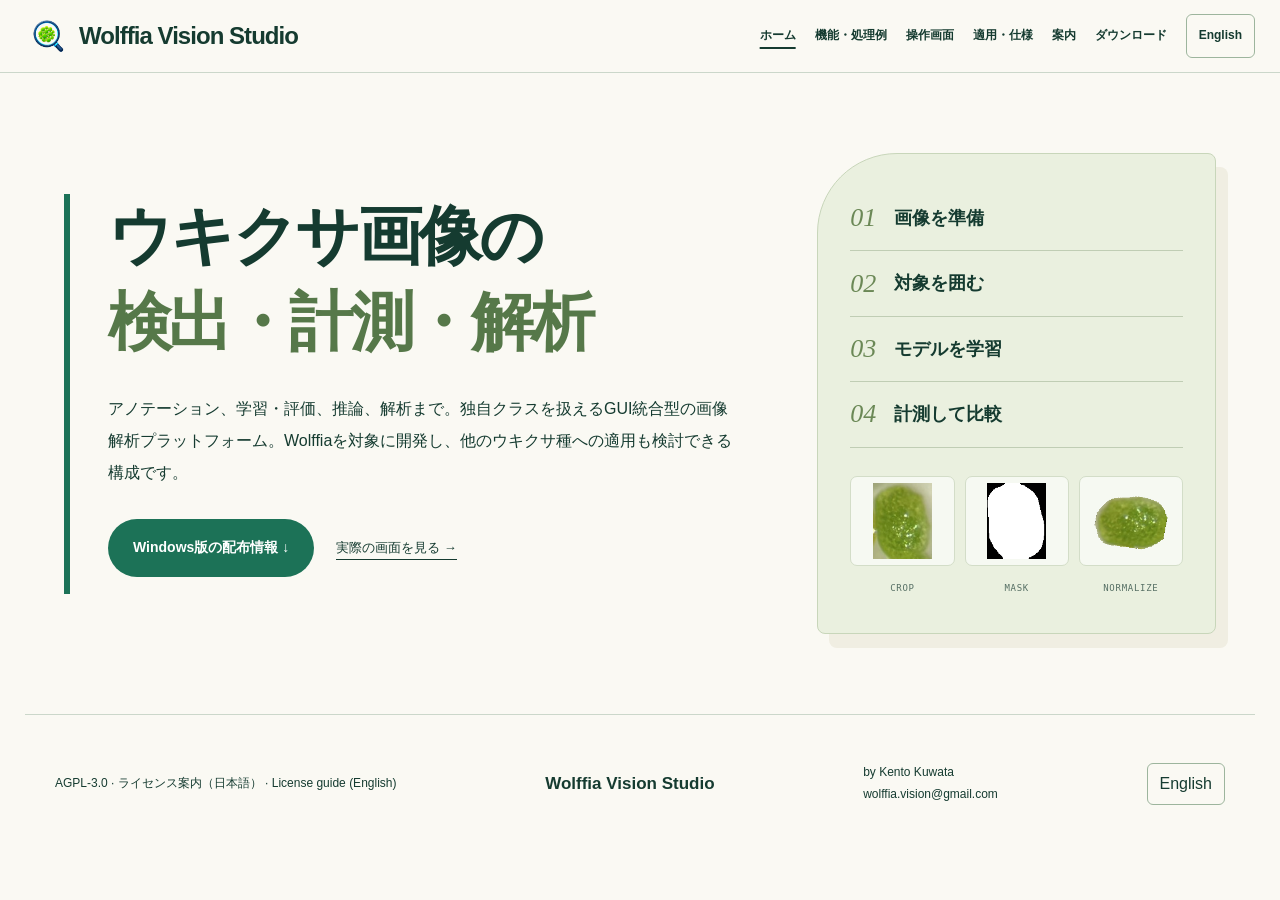
==== index.html @ 4b695bdd "Add files via upload" ====
<!doctype html><html lang="ja"><head><meta charset="utf-8"><meta name="viewport" content="width=device-width,initial-scale=1"><title>Wolffia Vision Studio | アノテーションから学習・画像解析まで</title><meta name="description" content="アノテーション、学習・評価、推論、解析まで。独自クラスを扱えるGUI統合型の画像解析プラットフォーム。Wolffiaを対象に開発し、他のウキクサ種への適用も検討できる構成です。"><meta property="og:type" content="website"><meta property="og:title" content="Wolffia Vision Studio | アノテーションから学習・画像解析まで"><meta property="og:description" content="アノテーション、学習・評価、推論、解析まで。独自クラスを扱えるGUI統合型の画像解析プラットフォーム。Wolffiaを対象に開発し、他のウキクサ種への適用も検討できる構成です。"><meta name="twitter:card" content="summary"><link rel="icon" type="image/png" href="assets/icon.png"><link rel="shortcut icon" type="image/png" href="assets/icon.png"><link rel="stylesheet" href="style.css"><link rel="stylesheet" href="enhancements.css"><link rel="stylesheet" href="editorial.css"><style>#dataset-request p{max-width:78ch}#dataset-request li{margin:.4em 0}.brand{min-width:0}.brand>span{overflow-wrap:normal}@media(max-width:480px){header .brand{font-size:17px;max-width:75%}}</style><style>.download>div:first-child{display:flex;flex-direction:column;min-width:0}.download>div:first-child>.release-warning{margin-top:auto;border:1px solid #91b99a;border-radius:12px;padding:18px;background:#ffffff0d;color:#f3f6df}.release-warning h3{font-size:1.15rem;margin:0 0 10px}.release-warning p{font-size:.82rem;line-height:1.75;margin:0 0 12px}.release-warning a{text-decoration:underline;font-weight:700;color:#eef6bd}.screenshot-crop{aspect-ratio:auto!important}.screenshot-crop img{transform:none!important;object-fit:contain!important}.lightbox-crop img{transform:none!important}@media(max-width:800px){.download>div:first-child>.release-warning{margin-top:28px}}</style><meta property="og:site_name" content="Wolffia Vision Studio"><link rel="canonical" href="https://wolffiavision-code.github.io/wolffia-vision-studio/"><link rel="alternate" hreflang="ja" href="https://wolffiavision-code.github.io/wolffia-vision-studio/"><link rel="alternate" hreflang="en" href="https://wolffiavision-code.github.io/wolffia-vision-studio/en/"><link rel="alternate" hreflang="x-default" href="https://wolffiavision-code.github.io/wolffia-vision-studio/"><meta property="og:url" content="https://wolffiavision-code.github.io/wolffia-vision-studio/"><meta property="og:image" content="https://wolffiavision-code.github.io/wolffia-vision-studio/assets/icon.png"><script type="application/ld+json">{"@context":"https://schema.org","@type":"WebSite","name":"Wolffia Vision Studio","alternateName":"Wolffia Vision","url":"https://wolffiavision-code.github.io/wolffia-vision-studio/","inLanguage":["ja","en"]}</script></head><body><a class="skip" href="#main">本文へ移動</a><header><a class="brand" href="#page-home" data-route="home"><img src="assets/icon.png" width="44" height="44" alt=""><span>Wolffia Vision Studio</span></a><button class="menu-toggle" aria-expanded="false" aria-controls="main-nav">メニュー ☰</button><nav id="main-nav" aria-label="メインナビゲーション"><a href="#page-home" data-route="home">ホーム</a><a href="#page-workflow" data-route="workflow">機能・処理例</a><a href="#page-interface" data-route="interface">操作画面</a><a href="#page-adapt" data-route="adapt">適用・仕様</a><a href="#page-guide" data-route="guide">案内</a><a href="#page-download" data-route="download">ダウンロード</a><a class="language-link" href="en/" hreflang="en">English</a></nav></header><main id="main"><section class="hero" data-page="home"><div class="hero-copy"><h1>ウキクサ画像の<br><em>検出・計測・解析</em></h1><p class="lead">アノテーション、学習・評価、推論、解析まで。独自クラスを扱えるGUI統合型の画像解析プラットフォーム。Wolffiaを対象に開発し、他のウキクサ種への適用も検討できる構成です。</p><div class="actions"><a class="primary" href="#page-download" data-route="download">Windows版の配布情報 ↓</a><a class="text-link" href="#page-interface" data-route="interface">実際の画面を見る →</a></div><p class="subtle">Version 1.0.0 · 日本語 / English · PC上で画像処理</p></div><aside class="workflow-panel" aria-label="Workflow"><ol><li><span>01</span><strong>画像を準備</strong></li><li><span>02</span><strong>対象を囲む</strong></li><li><span>03</span><strong>モデルを学習</strong></li><li><span>04</span><strong>計測して比較</strong></li></ol><div class="workflow-specimens"><figure><img src="assets/workflow/crop.jpg" alt="CROP"><figcaption>CROP</figcaption></figure><figure><img src="assets/workflow/mask.png" alt="MASK"><figcaption>MASK</figcaption></figure><figure><img src="assets/workflow/normalized.png" alt="NORMALIZE"><figcaption>NORMALIZE</figcaption></figure></div><p class="specimen-caption">保存済みの同一個体による処理例</p></aside></section><section class="intro" id="workflow" data-page="workflow"><h2>データ作成から<br><em>画像解析まで</em></h2><div class="steps"><article><span class="step-number">01</span><h3>データを作る</h3><p>矩形・マスクの編集、モデル補助、クラス均等型の画像拡張、均等／ランダム分割。</p></article><article><span class="step-number">02</span><h3>モデルを学習する</h3><p>YOLO、SegFormer、LRASPP-MobileNetの学習・追加学習。学習曲線、指標の傾き、検証結果とtest評価。</p></article><article><span class="step-number">03</span><h3>個体を取り出す</h3><p>静止画・連続推論、個体切り抜き、二値マスク、RGBA画像、向き補正。</p></article><article><span class="step-number">04</span><h3>特徴量を計測する</h3><p>面積・長短径・真円度などの計測、CSV、集団分布HTML、形状分別、図表作成。</p></article></div></section><section class="intro example" id="example" data-page="workflow"><h2>検出から特徴量まで：同じ個体を追う</h2><p>保存済みの実行結果を使い、枠Aの個体がどのように処理されるかを示します。</p><div class="example-grid"><figure><h3>01 元画像と検出枠</h3><div class="example-image"><svg viewBox="0 0 1108 1477" role="img" aria-label="元画像の選択した検出枠A"><image href="assets/workflow/original.jpg" width="1108" height="1477"/><rect x="610" y="539" width="102" height="130" fill="none" stroke="#ffda56" stroke-width="8"/><rect x="610" y="486" width="54" height="48" fill="#ffda56"/><text x="622" y="523" font-size="38" font-weight="bold" fill="#18352b">A</text></svg></div><figcaption>保存済み検出座標から、対象Aの枠だけを重ねて表示。</figcaption></figure><figure><h3>02 個体の切り出し</h3><div class="example-image"><img src="assets/workflow/crop.jpg" alt="枠Aから切り出した個体" width="102" height="130" loading="lazy"></div><figcaption>Aの範囲を切り出した保存画像。以降も同じ個体です。</figcaption></figure><figure><h3>03 対象領域の抽出</h3><div class="example-image"><div class="mask-pair"><img src="assets/workflow/overlay.jpg" alt="赤色で示す抽出領域" loading="lazy"><img src="assets/workflow/mask.png" alt="白が対象、黒が背景の二値マスク" loading="lazy"></div></div><figcaption>赤色の重ね合わせと二値マスク。白い領域が計測対象です。</figcaption></figure><figure><h3>04 向き補正と背景除去</h3><div class="example-image"><img src="assets/workflow/normalized.png" alt="長軸を水平にした背景透過画像" width="163" height="141" loading="lazy"></div><figcaption>約79.5°回転し、長軸を水平に。保存済みRGBA画像を表示。</figcaption></figure></div><div class="measurement"><h3>05 特徴量の抽出</h3><p>向き補正後のマスクから得た、保存済みCSVの値です。</p><dl><div><dt>面積</dt><dd>10,607 px²</dd></div><div><dt>楕円の長径</dt><dd>136.82 px</dd></div><div><dt>楕円の短径</dt><dd>97.81 px</dd></div><div><dt>長径／短径</dt><dd>1.399</dd></div><div><dt>真円度</dt><dd>0.765</dd></div></dl><p class="fine">長径・短径は近似楕円の直径です。pxは画素単位で、mmなどへの換算には撮影倍率に対応した校正が必要です。真円度は1に近いほど円形に近い指標です。</p></div><details><summary>処理段階の対応関係</summary><p>同じ検出対象を、切り抜き対応表と内部の個体IDで各処理段階へ対応付けています。</p><p>保存済みの処理例であり、1.0.0の精度ベンチマークではありません。</p></details></section><section class="intro feature-tools" id="annotation-training" data-page="workflow"><h2>アノテーションと学習の機能</h2><div class="hero-tools" aria-label="アノテーションと学習の機能例"><article class="tool-preview annotation-preview"><div class="tool-bar"><strong>アノテーション</strong></div><div class="annotation-layout"><div class="annotation-canvas"><svg viewBox="0 0 1108 1477" role="img" aria-label="提供されたラベルを重ねたアノテーション例"><image href="assets/annotation-example.png" width="1108" height="1477"/><rect x="422.7" y="964.2" width="119.0" height="82.2" fill="none" stroke="#9453c9" stroke-width="4"/><rect x="357.1" y="645.7" width="105.9" height="111.3" fill="none" stroke="#9453c9" stroke-width="4"/><rect x="628.2" y="905.5" width="109.9" height="127.1" fill="none" stroke="#9453c9" stroke-width="4"/><rect x="543.5" y="928.0" width="90.5" height="107.0" fill="none" stroke="#9453c9" stroke-width="4"/><rect x="593.1" y="596.5" width="86.4" height="111.8" fill="none" stroke="#9453c9" stroke-width="4"/><rect x="461.4" y="668.3" width="120.9" height="84.3" fill="none" stroke="#9453c9" stroke-width="4"/><rect x="680.2" y="726.3" width="107.9" height="99.4" fill="none" stroke="#9453c9" stroke-width="4"/><rect x="715.1" y="980.2" width="81.7" height="124.7" fill="none" stroke="#9453c9" stroke-width="4"/><rect x="806.8" y="819.4" width="120.5" height="77.7" fill="none" stroke="#9453c9" stroke-width="4"/><rect x="725.5" y="1095.6" width="120.4" height="116.6" fill="none" stroke="#9453c9" stroke-width="4"/><rect x="681.8" y="513.7" width="117.5" height="95.8" fill="none" stroke="#9453c9" stroke-width="4"/><rect x="925.0" y="865.7" width="107.7" height="118.5" fill="none" stroke="#9453c9" stroke-width="4"/><rect x="698.0" y="604.5" width="121.9" height="90.4" fill="none" stroke="#9453c9" stroke-width="4"/><rect x="640.0" y="1055.8" width="105.6" height="102.3" fill="none" stroke="#9453c9" stroke-width="4"/><rect x="772.7" y="740.0" width="112.5" height="100.7" fill="none" stroke="#9453c9" stroke-width="4"/><rect x="514.6" y="850.2" width="101.4" height="98.3" fill="none" stroke="#9453c9" stroke-width="4"/><rect x="747.2" y="445.1" width="101.1" height="114.4" fill="none" stroke="#9453c9" stroke-width="4"/><rect x="778.7" y="954.1" width="115.8" height="99.1" fill="none" stroke="#9453c9" stroke-width="4"/><rect x="582.3" y="535.6" width="54.1" height="48.9" fill="none" stroke="#d44747" stroke-width="4"/><rect x="743.5" y="818.4" width="48.5" height="45.6" fill="none" stroke="#008864" stroke-width="4"/><rect x="753.7" y="935.5" width="45.9" height="46.3" fill="none" stroke="#008864" stroke-width="4"/><rect x="762.6" y="856.1" width="50.8" height="44.0" fill="none" stroke="#008864" stroke-width="4"/><rect x="769.4" y="704.9" width="47.6" height="43.9" fill="none" stroke="#008864" stroke-width="4"/><rect x="788.6" y="577.4" width="61.1" height="52.0" fill="none" stroke="#008864" stroke-width="4"/><rect x="455.2" y="911.8" width="49.2" height="48.2" fill="none" stroke="#008864" stroke-width="4"/><rect x="255.5" y="768.7" width="40.1" height="41.0" fill="none" stroke="#008864" stroke-width="4"/><rect x="806.8" y="895.8" width="118.9" height="79.0" fill="none" stroke="#9453c9" stroke-width="4"/><rect x="692.1" y="1178.3" width="52.2" height="51.3" fill="none" stroke="#008864" stroke-width="4"/><rect x="607.8" y="888.8" width="44.7" height="48.5" fill="none" stroke="#008864" stroke-width="4"/><rect x="498.9" y="934.1" width="45.5" height="43.1" fill="none" stroke="#008864" stroke-width="4"/><rect x="767.8" y="898.6" width="43.4" height="43.6" fill="none" stroke="#008864" stroke-width="4"/><rect x="286.5" y="722.6" width="124.8" height="89.7" fill="none" stroke="#9453c9" stroke-width="4"/><rect x="646.5" y="674.0" width="112.6" height="71.2" fill="none" stroke="#008864" stroke-width="4"/><rect x="814.8" y="544.1" width="44.4" height="42.7" fill="none" stroke="#008864" stroke-width="4"/><rect x="439.3" y="731.7" width="39.2" height="38.1" fill="none" stroke="#008864" stroke-width="4"/><rect x="361.3" y="799.8" width="36.4" height="30.7" fill="none" stroke="#008864" stroke-width="4"/><rect x="676.7" y="603.4" width="28.0" height="34.7" fill="none" stroke="#008864" stroke-width="4"/><rect x="925.0" y="849.0" width="33.7" height="32.2" fill="none" stroke="#008864" stroke-width="4"/><rect x="267.6" y="644.4" width="92.3" height="106.4" fill="none" stroke="#008864" stroke-width="4"/><rect x="267.5" y="644.8" width="92.3" height="105.9" fill="none" stroke="#9453c9" stroke-width="4"/><rect x="193.5" y="639.2" width="81.9" height="125.3" fill="none" stroke="#008864" stroke-width="4"/><rect x="378.1" y="818.3" width="85.9" height="84.6" fill="none" stroke="#9453c9" stroke-width="4"/><rect x="458.7" y="803.8" width="91.2" height="107.1" fill="none" stroke="#9453c9" stroke-width="4"/><rect x="513.0" y="576.4" width="107.1" height="97.8" fill="none" stroke="#9453c9" stroke-width="4"/></svg><span class="cursor-cross">＋</span></div><ul class="annotation-list"><li><i style="background:#008864"></i>0 vegetative <b>19</b></li><li><i style="background:#9453c9"></i>1 flowering <b>24</b></li><li><i style="background:#d44747"></i>2 dead <b>1</b></li></ul></div><p>提供された矩形ラベルをクラス色で表示。<br>Cキーを押すと、次に新しく作る矩形のクラスIDを循環できます。<br>既存矩形は一覧からクラスを変更できます。<br>全画像への補助ラベリングは1画像ずつ保存します。</p></article><article class="tool-preview training-preview"><div class="tool-bar"><strong>学習状況</strong></div><div class="metric-pills"><b>train loss</b><span>val loss</span><span>precision</span><span>recall</span><span>mAP</span></div><svg class="training-chart" viewBox="0 0 460 220" role="img" aria-label="学習曲線の表示例。実測値ではありません"><path d="M48 20V180H438" fill="none" stroke="#9cae9f"/><path d="M48 46 C110 73 140 88 190 112 S300 151 438 166" fill="none" stroke="#246e49" stroke-width="5"/><path d="M48 59 C105 76 145 99 196 119 S307 145 438 157" fill="none" stroke="#de8d35" stroke-width="5" stroke-dasharray="10 7"/><g fill="#607565" font-size="12"><text x="52" y="207">epoch 1</text><text x="382" y="207">epoch N</text></g></svg><div class="chart-key"><span><i class="train-line"></i>train</span><span><i class="val-line"></i>validation</span></div><p>GUIで学習ログと曲線を確認。Early stopping、optimizer、学習条件を設定できます。図は表示構成の例で、性能値ではありません。</p></article></div></section><section class="screens" id="screens" data-page="interface"><h2>操作画面</h2><p>実際の1.0.0画面です。クリックで拡大できます。ホーム、スペース選択、YOLO操作を掲載し、アノテーションと学習の操作例は機能ページで確認できます。</p><div class="gallery"><figure class="gallery-card"><button class="zoom" data-full="assets/home.png" aria-label="ホーム — 画像を拡大"><span class="screenshot-crop"><img src="assets/home.png" alt="4つのスペースを選ぶ実際のホーム画面。" loading="lazy" width="1570" height="1002"></span><span>ホーム ↗</span></button></figure><figure class="gallery-card"><button class="zoom" data-full="assets/workspace.png" aria-label="推論スペース — 画像を拡大"><span class="screenshot-crop"><img src="assets/workspace.png" alt="推論・処理スペースの作業選択。" loading="lazy" width="1570" height="1002"></span><span>推論スペース ↗</span></button></figure><figure class="gallery-card"><button class="zoom" data-full="assets/yolo.png" aria-label="YOLO操作 — 画像を拡大"><span class="screenshot-crop"><img src="assets/yolo.png" alt="入力・条件・表示領域。精度評価や結果例ではありません。" loading="lazy" width="1570" height="1002"></span><span>YOLO操作 ↗</span></button></figure></div></section><section class="chart-feature intro" id="charts" data-page="workflow"><div><h2>CSVから、<br><em>図と表へ。</em></h2><p>複数ファイルを追加して、列とグループを選択。分布や関係を同じ画面で確認し、図・表・HTMLに保存できます。</p></div><div class="chart-options"><article><span>01</span><h3>分布を見る</h3><p>ヒストグラム・密度曲線・累積分布・箱ひげ図・個体値</p></article><article><span>02</span><h3>関係を見る</h3><p>散布図・傾向線・対数軸・相関ヒートマップ</p></article><article><span>03</span><h3>値をまとめる</h3><p>平均±標準偏差・基本統計量の表</p></article></div></section><section class="intro" id="custom" data-page="adapt"><h2>対象に合わせたクラス設定と追加学習</h2><p>YOLOではクラス名と矩形ラベルを定義し、ご自身の画像で学習できます。標準例はvegetative（栄養個体）、flowering（開花個体）、dead（枯死個体）です。</p><pre class="yaml"><code>nc: 3
names:
  - vegetative
  - flowering
  - dead</code></pre><p class="notice">YAMLを変更するだけで、新クラスを既存モデルが識別するわけではありません。<br>新クラスの教師データと学習が必要です。<br>推論YAMLのクラスIDと順序をモデルに一致させてください。<br>全組合せの自動整合性検査はありません。</p><h3>GUI Fine-Tuning</h3><p>既存重みから、種・系統、倍率、照明、背景などの違いへの適応を試せます。<br>更新が精度向上を保証するものではありません。<br>学習に使わないtest画像で評価してください。<br>領域分割は対象／背景の二値処理で、多クラスマスク学習ではありません。</p><div class="scope"><article><h3>実装・動作確認</h3><p>GUI構築、データ準備、開発PC上でのEXE自己テストを確認。独立した精度評価や別PCの全機能検証とは異なります。</p></article><article><h3>他のウキクサ種への適用</h3><p>Wolffiella、Lemna、Spirodela、Landoltiaなどでも、対象に合わせた教師画像とモデルを用意することで、同じ検出・領域抽出・計測の流れを利用できる可能性があります。<br>既存モデルのそのままの適用や分類精度は未検証です。</p></article><article><h3>検証範囲</h3><p>Windows x64配布物と主要ワークフローを確認。対象種・撮影条件ごとの精度は、利用者の独立testデータで評価してください。</p></article></div></section><section class="intro" id="spec" data-page="adapt"><h2>対応範囲と技術仕様</h2><div class="table-wrap" tabindex="0" role="region" aria-label="Specifications"><table><thead><tr><th>項目</th><th>確認できる内容</th></tr></thead><tbody><tr><th scope="row">OS・実行環境</th><td>Windows x64向けEXEを作成。開発PCでEXEの起動・自己テストを確認。Windows各版・Python未導入PCの動作は未確認。</td></tr><tr><th scope="row">CPU / GPU</th><td>CPUまたは対応するNVIDIA GPUを選択。開発ビルドはPyTorch 2.12.1+cu126。推奨RAM・VRAM、対応ドライバー下限は未確定。</td></tr><tr><th scope="row">保存容量</th><td>セットアップの容量は下の配布情報を参照してください。展開先にも空き容量が必要です。モデル・出力・学習に別途容量が必要。</td></tr><tr><th scope="row">入力画像</th><td>JPG/JPEG、PNG、BMP、TIFF、WEBP。HEIC/HEIFは追加デコーダーに依存。配布EXEでの全形式検証は未完了。</td></tr><tr><th scope="row">アノテーション</th><td>YOLO: imagesとlabels、同名TXT（class_id, x_center, y_center, width, height。座標は0〜1）。マスク: imagesとmasks、同名PNG。</td></tr><tr><th scope="row">モデル</th><td>YOLOの.pt、アプリ対応のSegFormer-B0 / LRASPP-MobileNetV3チェックポイント。任意の他アーキテクチャの重みは非対応。</td></tr><tr><th scope="row">出力</th><td>検出画像・個体画像、マスク、Original / Overlay / Mask / RGBAモンタージュ、normalize画像、CSV、NPZ、JSON、分布HTML。ワークごとに異なります。</td></tr><tr><th scope="row">評価</th><td>YOLO: TP、FP、FN、WC（クラス誤り）、precision、recall、F1、誤判定率、混同行列。誤判定率=(FP+FN+WC)/(TP+FP+FN+WC)。学習時のmAP等とtestワークの指標は別です。公開済み精度ベンチマークはありません。</td></tr><tr><th scope="row">処理と通信</th><td>画像処理はPC内で実行。モデル取得等は外部通信を伴います。依存ライブラリの全通信は監査していません。このWebサイトに画像アップロード機能はありません。</td></tr><tr><th scope="row">形状分別</th><td>MF:母個体候補、DF:娘個体候補、Edge:見切れ・非楕円形の候補。最新ソースはPCA・1〜3群の比較・楕円一致度を用い、画像別の根拠HTMLを出力。生物学的同定ではありません。</td></tr></tbody></table></div></section><section class="intro" id="guide" data-page="guide"><h2>使い始めるために</h2><ol class="instructions"><li><h3>配布情報を確認</h3><p>ダウンロード欄で版、容量、SHA-256を確認します。取得後も同じハッシュであることを照合してください。</p></li><li><h3>セットアップと起動</h3><p>Setup.exeを実行し保存先を選択。スタートメニューから日本語版／English版を開きます。</p></li><li><h3>サンプルで確認</h3><p>「推論・処理」→「YOLO」で画像・モデル・対応YAMLを選択し実行。元画像と結果を確認します。</p></li></ol><p>更新前にプリセット・追加モデル・結果をバックアップし、変更履歴を確認してください。更新後は既知のサンプルで再確認します。</p></section><section class="download" id="download" data-page="download"><div><h2>Windows版を試す</h2><p>初回リリース · 1.0.0</p><p>PC上で画像を処理するWindowsアプリです。</p><aside class="release-warning"><h3>⚠ Windowsの保護警告について</h3><p>この配布物はコード署名なしです。Windowsの保護警告が表示されることがあります。公式配布元とSHA-256を確認し、検査後に信頼できると判断した場合のみ「詳細情報」→「実行」を選択してください。脅威検出やハッシュ不一致の場合は実行しないでください。保護の無効化・除外設定は不要です。管理ポリシー等で実行不可の場合は管理者へ相談してください。</p><a href="WARNINGS_JA.txt">詳しい注意事項</a></aside></div><div class="download-card"><span class="release-label">初回リリース</span><h3>Wolffia Vision Studio</h3><a id="download-link" class="primary" hidden>セットアップを取得 ↓</a><button id="download-pending" class="primary" disabled>配布情報を確認できません</button><p id="release-reason">配布情報を読み込んでいます。</p><a id="source-link" class="text-link" hidden>ソースコード ↗</a><dl id="release-details"></dl><p id="release-hash" class="fine"></p><p class="fine">コード署名なし。動作確認の範囲は配布ファイルの説明をご覧ください。</p></div></section><section class="intro" id="dataset-request" data-page="guide"><h2>教師画像の利用申請</h2><p>教師画像とは、AIに対象の位置や領域を学習させるための画像です。学習には、画像と対になる正解データ（アノテーション）を使います。</p><ul><li>YOLO：画像と、個体を囲む矩形・クラスIDのラベル。</li><li>領域抽出：画像と、個体と背景を区別するマスク。</li></ul><p>このフォームは、Wolffia画像を対象とする教師データの利用申請です。必要な用途とデータ形式をお知らせください。</p><p>提供できる画像・ラベル・マスクの範囲と利用条件は、申請後に個別に確認します。すべての形式や対象種のデータ提供を保証するものではありません。</p><p>アプリの利用自体に申請は不要です。自分で用意した画像とアノテーションでも学習できます。YOLOではクラス名とIDの対応をYAMLに保存します。</p><p>申請フォームから送信します。承認後、取得先とパスワードを個別に案内します。</p><a class="primary" id="external-form" hidden rel="noopener" target="_blank">申請フォームを開く ↗</a><p id="form-pending">フォーム設定を読み込めませんでした。READMEの連絡先をご利用ください。</p></section><section class="faq" id="docs" data-page="guide"><h2>利用案内・FAQ</h2><p>このページには<a href="README.md">日本語README</a>、<a href="README_EN.md">English README</a>、警告・ライセンス案内を掲載しています。検索登録は<a href="SEARCH_CONSOLE_SETUP_JA.md">Search Console設定手順</a>を参照してください。</p><details><summary>プログラミング知識は必要ですか？</summary><p>通常の操作はGUIで行えます。環境導入、モデルやデータの準備、不具合調査には技術的な対応が必要な場合があります。</p></details><details><summary>GPUがなくても使えますか？</summary><p>CPUを選択できます。処理時間はモデル・画像サイズ・環境によって異なり、速度の保証値はありません。</p></details><details><summary>独自画像で学習・クラス追加はできますか？</summary><p>YOLOでは対応するクラス名・矩形ラベル・学習データを準備して学習できます。YAMLの変更だけでは不十分です。マスクは現在二値処理です。</p></details><details><summary>Wolffia以外で使えますか？</summary><p>適用できる可能性があります。<br>対象種の画像に矩形やマスクを付け、YOLOではデータの場所・クラス名をYAMLで設定し、学習・追加学習を行ってください。<br>撮影条件や根・葉状体の扱いも定義し、別のテスト画像で確認します。<br>YAMLの書換えだけではモデルは新しい種やクラスを学びません。</p></details><details><summary>保存先はどこですか？</summary><p>各ワークの出力欄で指定するローカルフォルダです。<br>通常の推論・解析はoutput/practice/run_日時にまとめ、01_yolo、02_crops、03_segmentation、04_features&analysisへ処理段階別に保存します。<br>学習ログとdata.yamlは各finetuneフォルダ内、test結果はweightsの外側となる同じ学習フォルダ直下へ保存できます。<br>出力の生成は正確さの保証ではありません。</p></details><details><summary>MFとEdgeはどう区別しますか？</summary><p>細長さだけでは区別せず、最新ソースはマスクと完全な近似楕円の一致度を利用します。マスク誤りでも一致度は下がるため、候補画像と根拠を確認してください。</p></details><h3>Web変更履歴</h3><p>2026-10-23: 長い1ページ構成を、目的別に切り替える6ページ構成へ変更。クラス均等型拡張、均等分割、学習傾向、RGBAプレビュー、図表条件を反映。</p></section><section class="intro" id="about" data-page="guide"><h2>開発者・ライセンス</h2><p>開発: Kento Kuwata。Wolffiaの画像解析を目的に開発したWindowsアプリケーションです。</p><h3>ソフトウェア・モデル・画像を区別</h3><p>アプリソースはAGPL-3.0として用意しています。<br>第三者ライブラリはそれぞれのライセンスに従います。<br>モデル・サンプル・教師画像の条件は別途確認が必要です。<br>ソフトウェアのライセンスから重みや画像の条件を推定しないでください。</p><h3>他のウキクサの画像処理技術</h3><p>ウキクサや植物の画像処理に関する技術です。対象とする処理や使い方は、それぞれの公開ページで確認できます。</p><ul><li><a href="https://github.com/SamOliveiraLab/Deepweed">Deepweed ↗</a> — ウキクサの領域分割・追跡・成長解析。</li><li><a href="https://github.com/danforthcenter/plantcv">PlantCV ↗</a> — 植物画像の表現型解析。</li></ul><h3>GitHub</h3><p>README・ライセンス・配布情報を確認できます。不具合はIssuesから報告できます。画像やログを添付するときは、個人情報が含まれていないか確認してください。</p><p><a href="https://github.com/wolffiavision-code/wolffia-vision-studio">GitHubページ</a> · <a href="https://github.com/wolffiavision-code/wolffia-vision-studio/releases">Releases</a> · <a href="https://github.com/wolffiavision-code/wolffia-vision-studio/issues">Issues</a></p></section><footer><p><a href="LICENSE">AGPL-3.0</a> · <a href="LICENSE_JA.md">ライセンス案内（日本語）</a> · <a href="LICENSE_EN.md">License guide (English)</a></p><div class="brand">Wolffia Vision Studio</div><p>by Kento Kuwata<br><a href="mailto:wolffia.vision@gmail.com">wolffia.vision@gmail.com</a></p><a class="language-link" href="en/">English</a></footer></main><dialog id="lightbox" aria-label="画像を拡大"><button id="close-lightbox">閉じる ×</button><div class="lightbox-crop"><img id="lightbox-image" alt=""></div><p id="lightbox-caption"></p></dialog><script src="app.js" defer></script><script>fetch('form-config.json').then(r=>r.json()).then(c=>{if(!c.form_url)return;const u=new URL(c.form_url);if(u.protocol!=='https:'||u.username||u.password)return;if(!['forms.gle','docs.google.com','script.google.com'].includes(u.hostname))return;const a=document.querySelector('#external-form');a.href=u.href;a.hidden=false;document.querySelector('#form-pending').hidden=true;}).catch(()=>{});</script></body></html>
---- style.css ----
:root{--paper:#f7f7ef;--ink:#153c2b;--muted:#607565;--green:#246e49;--line:#d9e2d5;--lime:#d7ea8d}*{box-sizing:border-box}html{scroll-behavior:smooth;scroll-padding-top:100px}body{margin:0;background:var(--paper);color:var(--ink);font-family:'Yu Gothic UI','Hiragino Kaku Gothic ProN',sans-serif;line-height:1.8}a{color:inherit;text-decoration:none}button{font:inherit}a:focus-visible,button:focus-visible,summary:focus-visible{outline:3px solid #579b48;outline-offset:5px}.skip{position:absolute;top:-60px}.skip:focus{top:0;background:white;z-index:9}header{max-width:1360px;margin:auto;padding:22px 5%;display:flex;align-items:center;justify-content:space-between;border-bottom:1px solid var(--line)}.brand{display:flex;align-items:center;gap:10px;font-size:24px;font-weight:700;line-height:1.2}.brand-sub{display:block;font-size:9px;letter-spacing:.27em;margin-top:5px}nav{display:flex;align-items:center;gap:30px;font-size:13px}.nav-download{border:1px solid var(--ink);padding:9px 20px;border-radius:25px}.hero{max-width:1360px;margin:auto;padding:80px 5% 100px;display:grid;grid-template-columns:1.15fr 1fr;gap:50px;align-items:center}.eyebrow{font-size:11px;letter-spacing:.2em;font-weight:700;margin:0 0 22px}.dot{display:inline-block;width:7px;height:7px;border-radius:50%;background:var(--green);margin-right:10px}h1{font-size:clamp(36px,4.4vw,68px);line-height:1.35;letter-spacing:-.04em;margin:0 0 27px;font-weight:700}h1 em{font-style:normal;color:#54823c}.lead{font-size:16px;line-height:2.1}.actions{display:flex;align-items:center;gap:25px;margin:30px 0 17px}.primary{background:var(--green);color:#fff;display:inline-flex;align-items:center;gap:30px;border-radius:6px;padding:15px 23px;font-size:14px;font-weight:700}.primary:hover{background:#164b33}.primary[hidden]{display:none}.text-link{font-size:13px;border-bottom:1px solid var(--ink)}.subtle{font-size:11px;color:var(--muted)}.hero-art{position:relative;border-radius:48% 48% 12px 12px;background:#e0e9d4;padding:60px 24px 45px;border:1px solid #cfddc2}.hero-art img{width:100%;height:340px;object-fit:cover;border-radius:46% 46% 10px 10px;filter:saturate(.83)}.specimen-label{position:absolute;top:23px;left:0;right:0;text-align:center;font:10px monospace;letter-spacing:.17em}.specimen-note{display:block;text-align:center;font-size:12px;padding-top:16px}.measure{position:absolute;background:#f9faef;border:1px solid var(--line);padding:6px 15px;font:10px monospace;letter-spacing:.1em}.top{top:110px;left:-23px}.bottom{right:-20px;bottom:100px}.intro,.screens,.guide,.faq{max-width:1230px;margin:auto;padding:85px 30px}.intro{border-top:1px solid var(--line)}h2{font-size:clamp(28px,3.3vw,43px);line-height:1.5;letter-spacing:-.025em;margin:0 0 22px}.section-heading{display:flex;justify-content:space-between;gap:50px;align-items:center;margin-bottom:44px}.section-heading>p{max-width:440px;color:var(--muted);font-size:14px}.steps{display:grid;grid-template-columns:repeat(4,1fr);gap:30px}.steps article{border-top:2px solid var(--green);padding-top:20px}.step-number{font:italic 34px Georgia,serif;color:#7f9c66}h3{font-size:20px;margin:15px 0 10px}.steps p{font-size:13px;color:var(--muted)}.tag{font-size:10px;letter-spacing:.05em;display:inline-block;background:#e5ecd9;padding:4px 9px;margin-top:8px}.screens{max-width:none;background:#e8eee2;padding-left:max(30px,calc((100vw - 1170px)/2));padding-right:max(30px,calc((100vw - 1170px)/2))}.screen-tabs{display:flex;gap:10px;margin-bottom:24px}.screen-tabs button{background:transparent;border:1px solid #b4c4b0;padding:8px 20px;border-radius:30px;color:var(--ink);cursor:pointer;font-size:13px}.screen-tabs button[aria-pressed=true]{background:var(--ink);border-color:var(--ink);color:white}.app-window{margin:0;border:1px solid #c5d2bf;background:#fff;border-radius:12px;overflow:hidden;box-shadow:0 20px 45px #163c2a13}.app-window img{display:block;width:100%;height:auto}.window-top{padding:10px 16px;background:#f7faf4;display:flex;gap:6px;align-items:center}.window-top i{width:7px;height:7px;background:#bdc9b7;border-radius:50%}.window-top span{font-size:10px;margin:auto;color:var(--muted)}figcaption{font-size:12px;color:var(--muted);padding:15px 20px}.guide{display:grid;grid-template-columns:1fr 1fr;gap:100px}.guide>div>p:last-child{font-size:14px;color:var(--muted);max-width:400px}.guide ol{padding:0;margin:0;list-style:none}.guide li{display:flex;gap:24px;border-bottom:1px solid var(--line);padding:20px 0}.guide li>span{font:italic 28px Georgia,serif;background:#e6ecd9;width:45px;height:45px;flex-shrink:0;text-align:center;border-radius:50%;padding:7px}.guide h3{margin:0;font-size:17px}.guide li p{font-size:13px;color:var(--muted);margin:8px 0}.download{background:#153c2b;color:#f3f6df;display:grid;grid-template-columns:1fr 1fr;gap:80px;padding:75px max(30px,calc((100vw - 1170px)/2))}.download .eyebrow{color:var(--lime)}.download-note{font-size:13px;color:#bfd2be;max-width:380px}.download-card{background:#f7f8ef;color:var(--ink);padding:32px;border-radius:10px}.release-label{font-size:11px;background:#e6ecd7;padding:5px 10px;border-radius:5px}.download-card>p{font-size:13px}.download-card h3{font-size:23px}.download-card dl{font-size:12px;margin-top:25px}.download-card dl div{display:flex;justify-content:space-between;gap:20px;border-bottom:1px solid var(--line);padding:8px 0}.download-card dd{margin:0;text-align:right}.download-card .fine{font-size:11px;color:var(--muted);word-break:break-all}.faq{max-width:900px}.faq h2{font-size:30px}.faq details{border-bottom:1px solid var(--line);padding:20px 0}.faq summary{cursor:pointer;font-size:15px}.faq details p{font-size:13px;color:var(--muted);padding:5px 15px}footer{border-top:1px solid var(--line);max-width:1230px;margin:auto;padding:35px 30px;display:flex;align-items:center;justify-content:space-between;gap:30px}footer .brand{font-size:17px}footer p{font-size:12px}footer>span{font:10px monospace;letter-spacing:.1em}@media(max-width:800px){header{padding:18px 6%}nav{gap:15px}nav a:not(:last-child){display:none}.hero{grid-template-columns:1fr;padding:48px 7%;gap:40px}.hero-art{max-width:480px;margin:auto;width:100%}.hero-art img{height:300px}.desktop{display:none}.section-heading{display:block}.steps{grid-template-columns:1fr 1fr;gap:30px 20px}.intro,.screens,.guide,.faq{padding:55px 7%}.guide,.download{grid-template-columns:1fr;gap:30px}.download{padding:50px 7%}.actions{flex-wrap:wrap}.screen-tabs button{padding:7px 13px}footer{flex-wrap:wrap}.brand{font-size:21px}footer>span{display:none}}@media(prefers-reduced-motion:reduce){html{scroll-behavior:auto}}
---- enhancements.css ----
header{position:sticky;top:0;z-index:5;background:#f7f7eff5;max-width:none;padding:14px max(24px,calc((100vw - 1230px)/2));gap:24px}nav{gap:20px}nav a{min-height:44px;display:flex;align-items:center}nav a[aria-current]{text-decoration:underline;text-underline-offset:8px}.language-link{border:1px solid #9db59d;padding:6px 12px;border-radius:6px}.menu-toggle{display:none}.flow{list-style:none;display:flex;flex-wrap:wrap;gap:12px;padding:25px 0}.flow li{padding:10px 15px;border:1px solid #95b295;border-radius:8px;background:#edf3e5}.flow li:not(:last-child)::after{content:' →';padding-left:8px}.scope{display:grid;grid-template-columns:repeat(3,1fr);gap:20px}.scope article{border:1px solid #b7c9b1;border-radius:10px;padding:18px}.scope p{font-size:14px}.notice{border-left:5px solid #a86918;background:#fff5de;padding:20px}.yaml{background:#e6eddf;padding:24px;border-radius:10px;overflow:auto}.table-wrap{overflow:auto}table{width:100%;border-collapse:collapse;font-size:14px}td,th{text-align:left;vertical-align:top;border-bottom:1px solid #bdceba;padding:16px}th{min-width:140px}thead{background:#e6eddf}.gallery{display:grid;grid-template-columns:1fr;gap:28px}.gallery-card{margin:0;border:1px solid #bbceb6;border-radius:12px;overflow:hidden;background:white}.zoom{display:block;width:100%;padding:0;background:white;border:0;color:var(--ink);cursor:zoom-in}.zoom>span:last-child{display:block;text-align:left;padding:12px 20px;font-weight:700}.screenshot-crop{display:block;overflow:hidden;aspect-ratio:1920/1020}.screenshot-crop img{display:block;width:100%;height:auto}.instructions{padding-left:24px}.primary:disabled{background:#c4d0c0;color:#304d36;cursor:not-allowed;border:1px solid #879e82}.download-card dd{max-width:65%}dialog{max-width:95vw;width:1400px;max-height:95vh;border:1px solid #aac1a6;border-radius:12px;padding:18px;background:#f7f7ef}dialog::backdrop{background:#10271dea}#close-lightbox{display:block;margin-left:auto;padding:10px 24px;min-height:44px;cursor:pointer}.lightbox-crop{width:100%;aspect-ratio:1920/1020;overflow:hidden}.lightbox-crop img{display:block;width:100%;height:auto}dialog p{margin:10px 0}summary{min-height:44px}a:hover{text-decoration:underline}.intro p{max-width:1000px}#guide{display:block}#guide p{max-width:1000px}section{scroll-margin-top:90px}
@media(max-width:1000px){.menu-toggle{display:block;min-height:44px;padding:8px 14px;border:1px solid #9db59d;border-radius:6px;background:white;color:#153c2b}header{flex-wrap:wrap}nav{display:none;width:100%;flex-wrap:wrap;background:var(--paper)}nav.open{display:flex}nav a:not(:last-child){display:flex}.scope{grid-template-columns:1fr}.hero{gap:28px}.table-wrap th{min-width:110px}td,th{padding:12px}.download-card{padding:22px}.download-card dl div{gap:10px}header .brand{font-size:20px}.screen-tabs{flex-wrap:wrap}}
@media(max-width:480px){.steps{grid-template-columns:1fr}.flow{display:grid;grid-template-columns:1fr 1fr;font-size:13px}.download-card dl div{display:block}.download-card dd{max-width:none;text-align:left}h1{font-size:36px}.intro,.screens,.faq{padding-left:6%;padding-right:6%}dialog{padding:12px}.primary{max-width:100%;gap:10px}}
.example-grid{display:grid;grid-template-columns:repeat(4,minmax(0,1fr));gap:16px;margin:32px 0}.example-grid figure{margin:0;padding:18px;border:1px solid #b7c9b1;border-radius:12px;background:white;min-width:0}.example-grid h3{font-size:17px;margin:0 0 16px}.example-grid figcaption{font-size:14px;line-height:1.7;padding:14px 0 0}.example-image{height:310px;display:flex;align-items:center;justify-content:center;background:#eff3e9;border-radius:8px;overflow:hidden}.example-image>svg{height:100%;width:100%}.example-image>img{max-width:90%;max-height:90%;width:auto;height:auto;min-width:65%;object-fit:contain}.mask-pair{width:100%;display:flex;flex-direction:column;align-items:center;gap:12px}.mask-pair img{max-height:140px;width:auto;max-width:90%}.measurement{border-left:5px solid #47734a;background:#eaf1e4;padding:26px}.measurement dl{display:grid;grid-template-columns:repeat(5,minmax(0,1fr));gap:14px}.measurement dt{font-size:14px}.measurement dd{font-size:23px;font-weight:700;margin:8px 0}.example details{margin-top:20px;overflow-wrap:anywhere}.scope article:nth-child(2){background:#eaf1e4;border-color:#60865a}.scope article:nth-child(2) p{font-size:16px}
@media(max-width:1100px){.example-grid{grid-template-columns:repeat(2,minmax(0,1fr))}.measurement dl{grid-template-columns:repeat(3,minmax(0,1fr))}}@media(max-width:540px){.example-grid{grid-template-columns:1fr}.example-image{height:320px}.measurement{padding:18px}.measurement dl{grid-template-columns:repeat(2,minmax(0,1fr))}.measurement dd{font-size:20px}}
.hero{grid-template-columns:1fr;max-width:1230px}.hero-copy{max-width:900px}.feature-tools .hero-tools{display:grid;grid-template-columns:1.08fr .92fr;gap:20px;align-items:stretch}.tool-preview{min-width:0;border:1px solid #b8cbb4;border-radius:14px;background:#fff;padding:14px;box-shadow:0 18px 42px #153c2b12}.tool-bar{display:flex;justify-content:space-between;align-items:center;gap:12px;border-bottom:1px solid #d9e2d5;padding:1px 2px 11px}.tool-bar strong{font-size:15px}.tool-bar span{font-size:10px;color:#607565}.tool-preview>p{font-size:11px;line-height:1.65;color:#526a59;margin:11px 2px 0}.annotation-layout{display:grid;grid-template-columns:minmax(0,1fr) 135px;gap:9px;margin-top:12px;height:360px}.annotation-canvas{position:relative;overflow:hidden;border-radius:8px;background:#e8eee2}.annotation-canvas svg{width:100%;height:100%;display:block}.cursor-cross{position:absolute;left:56%;top:45%;color:#fff;text-shadow:0 1px 4px #000;font-size:24px;font-weight:700}.annotation-list{list-style:none;padding:8px;margin:0;background:#f0f4ec;border-radius:8px;font-size:10px;overflow:hidden}.annotation-list li{display:flex;align-items:center;gap:6px;padding:8px 2px;border-bottom:1px solid #d9e2d5;overflow-wrap:anywhere}.annotation-list li b{margin-left:auto}.annotation-list i{width:10px;height:10px;border-radius:3px;flex:none}.metric-pills{display:flex;flex-wrap:wrap;gap:5px;margin:13px 0 4px}.metric-pills span,.metric-pills b{font-size:9px;border:1px solid #9db59d;padding:3px 7px;border-radius:10px}.metric-pills b{background:#246e49;color:#fff}.training-chart{width:100%;height:300px;background:#f5f7f1;border-radius:8px}.chart-key{display:flex;gap:18px;font-size:10px}.chart-key span{display:flex;align-items:center;gap:5px}.chart-key i{width:18px;height:3px;display:inline-block}.train-line{background:#246e49}.val-line{background:#de8d35}.hero-art{display:none}.screenshot-crop,.lightbox-crop{aspect-ratio:1570/1002}
@media(max-width:1180px){.hero{grid-template-columns:1fr}.hero-copy{max-width:780px}.feature-tools .hero-tools{grid-template-columns:1fr 1fr}.annotation-layout{height:300px}}@media(max-width:700px){.feature-tools .hero-tools{grid-template-columns:1fr}.annotation-layout{grid-template-columns:1fr;height:auto}.annotation-canvas{height:360px}.annotation-list{display:grid;grid-template-columns:repeat(3,1fr)}.training-chart{height:250px}.tool-bar{align-items:flex-start;flex-direction:column}.hero{padding-top:48px}}@media(max-width:430px){.annotation-canvas{height:320px}.annotation-list{font-size:9px}.hero{padding-left:5%;padding-right:5%}}
.page-hidden{display:none!important}.page-enter{animation:page-in .28s ease-out}@keyframes page-in{from{opacity:.3;transform:translateY(8px)}to{opacity:1;transform:none}}main{min-height:75vh}nav a[data-route][aria-current="page"]{text-decoration:underline;text-decoration-thickness:2px;text-underline-offset:8px}
/* Quiet hierarchy: composition replaces decorative secondary copy. */
section[data-page]{position:relative}.hero-copy{padding-left:clamp(0px,3vw,38px);border-left:6px solid var(--green)}
.steps article,.chart-options article,.scope article{position:relative;background:#fff;border:1px solid #c7d5c3;border-radius:14px;padding:24px;box-shadow:0 12px 30px #173c2b0b}
.steps article{border-top:5px solid var(--green)}.step-number,.chart-options article>span{display:grid;place-items:center;width:42px;height:42px;border-radius:50%;background:#e1ecd9;color:#315d3c;font-size:16px}
.section-heading{align-items:end}.section-heading>p{border-left:2px solid #9ab497;padding-left:18px;margin-bottom:6px}
.gallery-card{box-shadow:0 18px 50px #173c2b14}.zoom>span:last-child{font-size:16px;border-top:1px solid var(--line)}
.tool-preview>p,.subtle{display:none}.tool-bar{min-height:44px}.tool-bar strong{font-size:17px}.workflow-panel>p,.specimen-caption{display:none}.intro>.flow{display:none}
.workflow-panel ol{margin-top:0}.download>div:first-child{align-self:center}.download-card{box-shadow:0 24px 60px #071b1240}
@media(max-width:700px){.hero-copy{border-left-width:4px;padding-left:18px}.section-heading>p{border-left:0;padding-left:0}.steps article,.chart-options article,.scope article{padding:19px}}
---- editorial.css ----
/* Botanical editorial: strong hierarchy, quiet diagrams, varied section scale. */
:root{--paper:#faf9f3;--ink:#153b30;--green:#1c7257;--muted:#566f64;--line:#cbd7ca}
body{font-family:'Yu Gothic UI','Segoe UI',sans-serif;font-size:16px}
header{background:#faf9f3f5;backdrop-filter:blur(12px)}
header .brand{letter-spacing:-.04em}.brand-sub{letter-spacing:.25em}
nav{gap:19px}nav a{font-size:12px;font-weight:600}
.eyebrow{font-family:'Consolas',monospace;font-size:11px;letter-spacing:.18em;color:#456650}
h1{font-family:'Yu Mincho','Georgia',serif;font-size:clamp(42px,5vw,72px);font-weight:600;line-height:1.35;letter-spacing:-.055em}
h1 em,h2 em{font-style:normal;color:#567849}
h2{font-size:clamp(29px,3.6vw,49px);line-height:1.4;letter-spacing:-.04em}
.hero{display:grid;grid-template-columns:minmax(0,1.35fr) minmax(290px,.8fr);gap:7%;padding-top:80px;padding-bottom:80px;max-width:1350px}
.hero-copy{max-width:710px}.lead{font-size:16px;line-height:2}.actions{gap:22px}
.primary{border-radius:30px;padding:16px 25px;transition:transform .2s}.primary:hover{transform:translateY(-2px)}
.subtle{font:11px 'Consolas',monospace;margin-top:26px;letter-spacing:.04em}
.workflow-panel{background:#eaf0df;border:1px solid #c8d6ba;padding:32px;border-radius:80px 8px 8px 8px;box-shadow:12px 14px 0 #f0eee2}
.workflow-panel>.eyebrow{text-align:right;margin-bottom:22px}
.workflow-panel ol{list-style:none;padding:0;margin:0}.workflow-panel li{display:flex;align-items:center;gap:18px;border-bottom:1px solid #c0cdb4;padding:16px 0}
.workflow-panel li span{font:italic 26px Georgia,serif;color:#6b8856}.workflow-panel li strong{font-size:18px;font-weight:600}
.workflow-specimens{display:grid;grid-template-columns:repeat(3,1fr);gap:10px;margin-top:28px}.workflow-specimens figure{margin:0;min-width:0}
.workflow-specimens img{width:100%;height:90px;object-fit:contain;background:#fff9;border:1px solid #d3ddc8;border-radius:7px;padding:6px}
.workflow-specimens figcaption{font:9px 'Consolas',monospace;padding:8px 0;text-align:center;letter-spacing:.08em}
.specimen-caption{font-size:10px;margin:6px 0 0;text-align:right;color:#5f7457}
.intro{padding-top:90px;padding-bottom:90px}
#workflow .steps{margin-top:40px;gap:0;border:1px solid var(--line);border-radius:12px;overflow:hidden}
.steps article{border:0;padding:28px 24px;background:#f0f3e8;border-right:1px solid var(--line)}
.steps article:nth-child(2){background:#e7efdf}.steps article:nth-child(3){background:#e0ede5}.steps article:nth-child(4){background:#dae7df;border-right:0}
.step-number{font:italic 42px Georgia,serif;color:#6e8c63}.steps h3{font-size:21px;line-height:1.5}.steps p{font-size:14px}
.flow{margin-bottom:0}.flow li{background:transparent;border:0;padding:5px 9px;font-size:12px}
#example{max-width:1300px}#example>h2{max-width:850px;font-family:'Yu Mincho',Georgia,serif;font-size:clamp(27px,3vw,42px)}
.example-grid{grid-template-columns:1.25fr 1fr 1fr 1fr;gap:12px}.example-grid figure{border-radius:4px;padding:15px;border-top:3px solid #7c9a61}
.example-image{height:290px;border-radius:2px}.example-grid h3{font-size:15px}.example-grid figcaption{font-size:12px}
.measurement{background:#183e31;color:#f6f8e9;border:0;border-radius:8px;padding:30px}.measurement h3{font-size:23px;margin-top:0}.measurement>p{font-size:13px;color:#cfdece}
.measurement dl{gap:22px}.measurement dt{color:#d1dfc6;font-size:12px}.measurement dd{font:32px Georgia,serif;margin-top:10px}.measurement .fine{font-size:12px}
.feature-tools{max-width:none;background:#edf2e8;padding-left:max(30px,calc((100vw - 1170px)/2));padding-right:max(30px,calc((100vw - 1170px)/2))}
.feature-tools h2{font-size:38px}.feature-tools .hero-tools{gap:26px}.tool-preview{padding:22px;border-radius:12px;box-shadow:0 8px 22px #143d2610}.tool-bar strong{font-size:22px}.tool-bar span{font-size:12px}
.tool-preview>p{font-size:14px;line-height:1.85;margin-top:20px}.annotation-layout{height:350px}.annotation-list{font-size:11px}.metric-pills span,.metric-pills b{font-size:11px;padding:5px 9px}.chart-key{font-size:12px}
.screens{background:#faf9f3}.screens>p{font-size:14px;max-width:800px}.gallery{grid-template-columns:1fr 1fr;gap:22px}.gallery-card:first-child{grid-column:1/-1}.gallery-card{border-radius:8px;box-shadow:0 10px 24px #143d2610}.gallery-card figcaption{font-size:12px}
.chart-feature{display:grid;grid-template-columns:1fr 1fr;gap:70px;align-items:start;background:#f3efdf;max-width:none;padding-left:max(30px,calc((100vw - 1170px)/2));padding-right:max(30px,calc((100vw - 1170px)/2))}
.chart-feature>div>p{font-size:15px}.chart-options article{position:relative;border-bottom:1px solid #bfc9b0;padding:15px 0 20px 55px}.chart-options article>span{position:absolute;left:0;top:23px;font:italic 30px Georgia,serif;color:#6d8661}.chart-options h3{font-size:24px;margin-top:0}.chart-options p{font-size:13px;color:#5b6c55}
.scope{gap:15px}.scope article{padding:25px;border-radius:4px}.scope article h3{font-size:19px}.scope article p{font-size:14px!important}
.yaml{max-width:650px;background:#173d31;color:#dff0d9;border-radius:5px;font-size:15px}
.download{background:#143e30;gap:70px}.download h2{font:clamp(35px,4vw,58px) 'Yu Mincho',Georgia,serif}.download-card{box-shadow:14px 14px 0 #315643;border-radius:5px}.download-card h3{font-size:27px}.download-card .text-link{display:inline-block;margin:8px 0}.download-card .text-link[hidden]{display:none}
#about{background:#edf2e8;max-width:none;padding-left:max(30px,calc((100vw - 1170px)/2));padding-right:max(30px,calc((100vw - 1170px)/2))}#about h2{font-size:34px}#about h3{margin-top:35px}#about ul{display:grid;grid-template-columns:1fr 1fr;gap:20px;list-style:none;padding:0}#about li{padding:22px;background:#fafbf6;border:1px solid #ccd9c4}#about li a{display:block;font:24px Georgia,serif;margin-bottom:8px}
@media(max-width:1050px){.hero{gap:4%;grid-template-columns:1.2fr .8fr;padding-left:5%;padding-right:5%}.workflow-panel{padding:24px}.steps article{padding:22px 17px}.example-grid{grid-template-columns:repeat(2,minmax(0,1fr))}.chart-feature{gap:35px}.feature-tools h2{font-size:32px}}
@media(max-width:800px){.hero{grid-template-columns:1fr}.workflow-panel{max-width:540px;width:100%;margin:auto}.hero-copy{max-width:none}.gallery{grid-template-columns:1fr}.gallery-card:first-child{grid-column:auto}.chart-feature{grid-template-columns:1fr}.steps article{border-bottom:1px solid var(--line)}.measurement dd{font-size:26px}#about ul{grid-template-columns:1fr}.feature-tools .hero-tools{grid-template-columns:1fr}.intro{padding-top:55px;padding-bottom:55px}h1{font-size:clamp(36px,7vw,55px)}}
@media(max-width:480px){.example-grid{grid-template-columns:1fr}.workflow-panel{padding:25px}.workflow-specimens img{height:80px}.measurement dl{grid-template-columns:1fr 1fr}.tool-preview{padding:15px}.annotation-list{font-size:10px}.chart-feature{padding-left:6%;padding-right:6%}.workflow-panel li strong{font-size:17px}.steps{grid-template-columns:1fr}.download{padding-bottom:70px}.download-card{padding:24px}.feature-tools h2{font-size:28px}}
@media(prefers-reduced-motion:reduce){.primary{transition:none}.primary:hover{transform:none}}
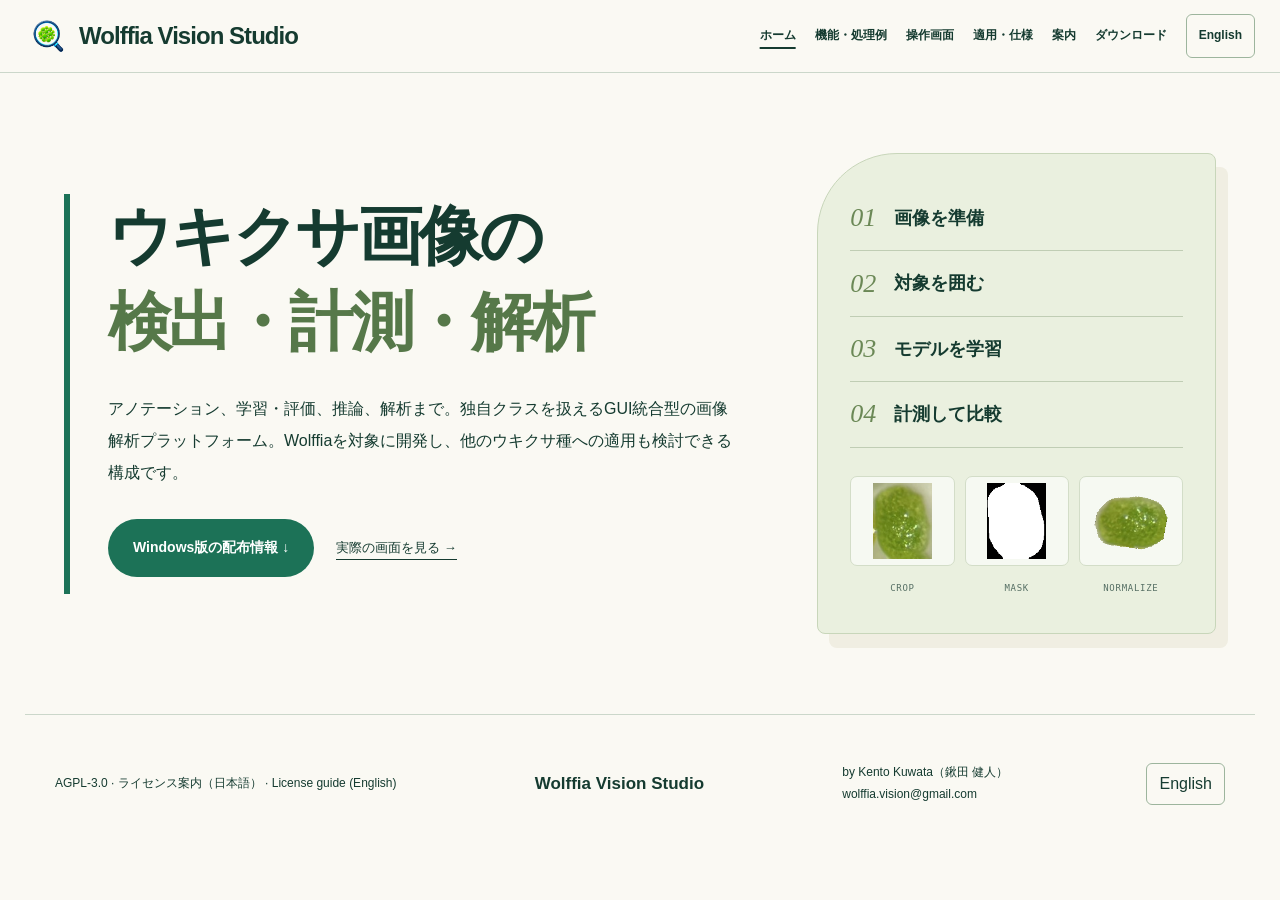
==== commit 9d386723: "Add files via upload" ====
--- a/index.html
+++ b/index.html
@@ -1,5 +1,11 @@
-<!doctype html><html lang="ja"><head><meta charset="utf-8"><meta name="viewport" content="width=device-width,initial-scale=1"><title>Wolffia Vision Studio | アノテーションから学習・画像解析まで</title><meta name="description" content="アノテーション、学習・評価、推論、解析まで。独自クラスを扱えるGUI統合型の画像解析プラットフォーム。Wolffiaを対象に開発し、他のウキクサ種への適用も検討できる構成です。"><meta property="og:type" content="website"><meta property="og:title" content="Wolffia Vision Studio | アノテーションから学習・画像解析まで"><meta property="og:description" content="アノテーション、学習・評価、推論、解析まで。独自クラスを扱えるGUI統合型の画像解析プラットフォーム。Wolffiaを対象に開発し、他のウキクサ種への適用も検討できる構成です。"><meta name="twitter:card" content="summary"><link rel="icon" type="image/png" href="assets/icon.png"><link rel="shortcut icon" type="image/png" href="assets/icon.png"><link rel="stylesheet" href="style.css"><link rel="stylesheet" href="enhancements.css"><link rel="stylesheet" href="editorial.css"><style>#dataset-request p{max-width:78ch}#dataset-request li{margin:.4em 0}.brand{min-width:0}.brand>span{overflow-wrap:normal}@media(max-width:480px){header .brand{font-size:17px;max-width:75%}}</style><style>.download>div:first-child{display:flex;flex-direction:column;min-width:0}.download>div:first-child>.release-warning{margin-top:auto;border:1px solid #91b99a;border-radius:12px;padding:18px;background:#ffffff0d;color:#f3f6df}.release-warning h3{font-size:1.15rem;margin:0 0 10px}.release-warning p{font-size:.82rem;line-height:1.75;margin:0 0 12px}.release-warning a{text-decoration:underline;font-weight:700;color:#eef6bd}.screenshot-crop{aspect-ratio:auto!important}.screenshot-crop img{transform:none!important;object-fit:contain!important}.lightbox-crop img{transform:none!important}@media(max-width:800px){.download>div:first-child>.release-warning{margin-top:28px}}</style><meta property="og:site_name" content="Wolffia Vision Studio"><link rel="canonical" href="https://wolffiavision-code.github.io/wolffia-vision-studio/"><link rel="alternate" hreflang="ja" href="https://wolffiavision-code.github.io/wolffia-vision-studio/"><link rel="alternate" hreflang="en" href="https://wolffiavision-code.github.io/wolffia-vision-studio/en/"><link rel="alternate" hreflang="x-default" href="https://wolffiavision-code.github.io/wolffia-vision-studio/"><meta property="og:url" content="https://wolffiavision-code.github.io/wolffia-vision-studio/"><meta property="og:image" content="https://wolffiavision-code.github.io/wolffia-vision-studio/assets/icon.png"><script type="application/ld+json">{"@context":"https://schema.org","@type":"WebSite","name":"Wolffia Vision Studio","alternateName":"Wolffia Vision","url":"https://wolffiavision-code.github.io/wolffia-vision-studio/","inLanguage":["ja","en"]}</script></head><body><a class="skip" href="#main">本文へ移動</a><header><a class="brand" href="#page-home" data-route="home"><img src="assets/icon.png" width="44" height="44" alt=""><span>Wolffia Vision Studio</span></a><button class="menu-toggle" aria-expanded="false" aria-controls="main-nav">メニュー ☰</button><nav id="main-nav" aria-label="メインナビゲーション"><a href="#page-home" data-route="home">ホーム</a><a href="#page-workflow" data-route="workflow">機能・処理例</a><a href="#page-interface" data-route="interface">操作画面</a><a href="#page-adapt" data-route="adapt">適用・仕様</a><a href="#page-guide" data-route="guide">案内</a><a href="#page-download" data-route="download">ダウンロード</a><a class="language-link" href="en/" hreflang="en">English</a></nav></header><main id="main"><section class="hero" data-page="home"><div class="hero-copy"><h1>ウキクサ画像の<br><em>検出・計測・解析</em></h1><p class="lead">アノテーション、学習・評価、推論、解析まで。独自クラスを扱えるGUI統合型の画像解析プラットフォーム。Wolffiaを対象に開発し、他のウキクサ種への適用も検討できる構成です。</p><div class="actions"><a class="primary" href="#page-download" data-route="download">Windows版の配布情報 ↓</a><a class="text-link" href="#page-interface" data-route="interface">実際の画面を見る →</a></div><p class="subtle">Version 1.0.0 · 日本語 / English · PC上で画像処理</p></div><aside class="workflow-panel" aria-label="Workflow"><ol><li><span>01</span><strong>画像を準備</strong></li><li><span>02</span><strong>対象を囲む</strong></li><li><span>03</span><strong>モデルを学習</strong></li><li><span>04</span><strong>計測して比較</strong></li></ol><div class="workflow-specimens"><figure><img src="assets/workflow/crop.jpg" alt="CROP"><figcaption>CROP</figcaption></figure><figure><img src="assets/workflow/mask.png" alt="MASK"><figcaption>MASK</figcaption></figure><figure><img src="assets/workflow/normalized.png" alt="NORMALIZE"><figcaption>NORMALIZE</figcaption></figure></div><p class="specimen-caption">保存済みの同一個体による処理例</p></aside></section><section class="intro" id="workflow" data-page="workflow"><h2>データ作成から<br><em>画像解析まで</em></h2><div class="steps"><article><span class="step-number">01</span><h3>データを作る</h3><p>矩形・マスクの編集、モデル補助、クラス均等型の画像拡張、均等／ランダム分割。</p></article><article><span class="step-number">02</span><h3>モデルを学習する</h3><p>YOLO、SegFormer、LRASPP-MobileNetの学習・追加学習。学習曲線、指標の傾き、検証結果とtest評価。</p></article><article><span class="step-number">03</span><h3>個体を取り出す</h3><p>静止画・連続推論、個体切り抜き、二値マスク、RGBA画像、向き補正。</p></article><article><span class="step-number">04</span><h3>特徴量を計測する</h3><p>面積・長短径・真円度などの計測、CSV、集団分布HTML、形状分別、図表作成。</p></article></div></section><section class="intro example" id="example" data-page="workflow"><h2>検出から特徴量まで：同じ個体を追う</h2><p>保存済みの実行結果を使い、枠Aの個体がどのように処理されるかを示します。</p><div class="example-grid"><figure><h3>01 元画像と検出枠</h3><div class="example-image"><svg viewBox="0 0 1108 1477" role="img" aria-label="元画像の選択した検出枠A"><image href="assets/workflow/original.jpg" width="1108" height="1477"/><rect x="610" y="539" width="102" height="130" fill="none" stroke="#ffda56" stroke-width="8"/><rect x="610" y="486" width="54" height="48" fill="#ffda56"/><text x="622" y="523" font-size="38" font-weight="bold" fill="#18352b">A</text></svg></div><figcaption>保存済み検出座標から、対象Aの枠だけを重ねて表示。</figcaption></figure><figure><h3>02 個体の切り出し</h3><div class="example-image"><img src="assets/workflow/crop.jpg" alt="枠Aから切り出した個体" width="102" height="130" loading="lazy"></div><figcaption>Aの範囲を切り出した保存画像。以降も同じ個体です。</figcaption></figure><figure><h3>03 対象領域の抽出</h3><div class="example-image"><div class="mask-pair"><img src="assets/workflow/overlay.jpg" alt="赤色で示す抽出領域" loading="lazy"><img src="assets/workflow/mask.png" alt="白が対象、黒が背景の二値マスク" loading="lazy"></div></div><figcaption>赤色の重ね合わせと二値マスク。白い領域が計測対象です。</figcaption></figure><figure><h3>04 向き補正と背景除去</h3><div class="example-image"><img src="assets/workflow/normalized.png" alt="長軸を水平にした背景透過画像" width="163" height="141" loading="lazy"></div><figcaption>約79.5°回転し、長軸を水平に。保存済みRGBA画像を表示。</figcaption></figure></div><div class="measurement"><h3>05 特徴量の抽出</h3><p>向き補正後のマスクから得た、保存済みCSVの値です。</p><dl><div><dt>面積</dt><dd>10,607 px²</dd></div><div><dt>楕円の長径</dt><dd>136.82 px</dd></div><div><dt>楕円の短径</dt><dd>97.81 px</dd></div><div><dt>長径／短径</dt><dd>1.399</dd></div><div><dt>真円度</dt><dd>0.765</dd></div></dl><p class="fine">長径・短径は近似楕円の直径です。pxは画素単位で、mmなどへの換算には撮影倍率に対応した校正が必要です。真円度は1に近いほど円形に近い指標です。</p></div><details><summary>処理段階の対応関係</summary><p>同じ検出対象を、切り抜き対応表と内部の個体IDで各処理段階へ対応付けています。</p><p>保存済みの処理例であり、1.0.0の精度ベンチマークではありません。</p></details></section><section class="intro feature-tools" id="annotation-training" data-page="workflow"><h2>アノテーションと学習の機能</h2><div class="hero-tools" aria-label="アノテーションと学習の機能例"><article class="tool-preview annotation-preview"><div class="tool-bar"><strong>アノテーション</strong></div><div class="annotation-layout"><div class="annotation-canvas"><svg viewBox="0 0 1108 1477" role="img" aria-label="提供されたラベルを重ねたアノテーション例"><image href="assets/annotation-example.png" width="1108" height="1477"/><rect x="422.7" y="964.2" width="119.0" height="82.2" fill="none" stroke="#9453c9" stroke-width="4"/><rect x="357.1" y="645.7" width="105.9" height="111.3" fill="none" stroke="#9453c9" stroke-width="4"/><rect x="628.2" y="905.5" width="109.9" height="127.1" fill="none" stroke="#9453c9" stroke-width="4"/><rect x="543.5" y="928.0" width="90.5" height="107.0" fill="none" stroke="#9453c9" stroke-width="4"/><rect x="593.1" y="596.5" width="86.4" height="111.8" fill="none" stroke="#9453c9" stroke-width="4"/><rect x="461.4" y="668.3" width="120.9" height="84.3" fill="none" stroke="#9453c9" stroke-width="4"/><rect x="680.2" y="726.3" width="107.9" height="99.4" fill="none" stroke="#9453c9" stroke-width="4"/><rect x="715.1" y="980.2" width="81.7" height="124.7" fill="none" stroke="#9453c9" stroke-width="4"/><rect x="806.8" y="819.4" width="120.5" height="77.7" fill="none" stroke="#9453c9" stroke-width="4"/><rect x="725.5" y="1095.6" width="120.4" height="116.6" fill="none" stroke="#9453c9" stroke-width="4"/><rect x="681.8" y="513.7" width="117.5" height="95.8" fill="none" stroke="#9453c9" stroke-width="4"/><rect x="925.0" y="865.7" width="107.7" height="118.5" fill="none" stroke="#9453c9" stroke-width="4"/><rect x="698.0" y="604.5" width="121.9" height="90.4" fill="none" stroke="#9453c9" stroke-width="4"/><rect x="640.0" y="1055.8" width="105.6" height="102.3" fill="none" stroke="#9453c9" stroke-width="4"/><rect x="772.7" y="740.0" width="112.5" height="100.7" fill="none" stroke="#9453c9" stroke-width="4"/><rect x="514.6" y="850.2" width="101.4" height="98.3" fill="none" stroke="#9453c9" stroke-width="4"/><rect x="747.2" y="445.1" width="101.1" height="114.4" fill="none" stroke="#9453c9" stroke-width="4"/><rect x="778.7" y="954.1" width="115.8" height="99.1" fill="none" stroke="#9453c9" stroke-width="4"/><rect x="582.3" y="535.6" width="54.1" height="48.9" fill="none" stroke="#d44747" stroke-width="4"/><rect x="743.5" y="818.4" width="48.5" height="45.6" fill="none" stroke="#008864" stroke-width="4"/><rect x="753.7" y="935.5" width="45.9" height="46.3" fill="none" stroke="#008864" stroke-width="4"/><rect x="762.6" y="856.1" width="50.8" height="44.0" fill="none" stroke="#008864" stroke-width="4"/><rect x="769.4" y="704.9" width="47.6" height="43.9" fill="none" stroke="#008864" stroke-width="4"/><rect x="788.6" y="577.4" width="61.1" height="52.0" fill="none" stroke="#008864" stroke-width="4"/><rect x="455.2" y="911.8" width="49.2" height="48.2" fill="none" stroke="#008864" stroke-width="4"/><rect x="255.5" y="768.7" width="40.1" height="41.0" fill="none" stroke="#008864" stroke-width="4"/><rect x="806.8" y="895.8" width="118.9" height="79.0" fill="none" stroke="#9453c9" stroke-width="4"/><rect x="692.1" y="1178.3" width="52.2" height="51.3" fill="none" stroke="#008864" stroke-width="4"/><rect x="607.8" y="888.8" width="44.7" height="48.5" fill="none" stroke="#008864" stroke-width="4"/><rect x="498.9" y="934.1" width="45.5" height="43.1" fill="none" stroke="#008864" stroke-width="4"/><rect x="767.8" y="898.6" width="43.4" height="43.6" fill="none" stroke="#008864" stroke-width="4"/><rect x="286.5" y="722.6" width="124.8" height="89.7" fill="none" stroke="#9453c9" stroke-width="4"/><rect x="646.5" y="674.0" width="112.6" height="71.2" fill="none" stroke="#008864" stroke-width="4"/><rect x="814.8" y="544.1" width="44.4" height="42.7" fill="none" stroke="#008864" stroke-width="4"/><rect x="439.3" y="731.7" width="39.2" height="38.1" fill="none" stroke="#008864" stroke-width="4"/><rect x="361.3" y="799.8" width="36.4" height="30.7" fill="none" stroke="#008864" stroke-width="4"/><rect x="676.7" y="603.4" width="28.0" height="34.7" fill="none" stroke="#008864" stroke-width="4"/><rect x="925.0" y="849.0" width="33.7" height="32.2" fill="none" stroke="#008864" stroke-width="4"/><rect x="267.6" y="644.4" width="92.3" height="106.4" fill="none" stroke="#008864" stroke-width="4"/><rect x="267.5" y="644.8" width="92.3" height="105.9" fill="none" stroke="#9453c9" stroke-width="4"/><rect x="193.5" y="639.2" width="81.9" height="125.3" fill="none" stroke="#008864" stroke-width="4"/><rect x="378.1" y="818.3" width="85.9" height="84.6" fill="none" stroke="#9453c9" stroke-width="4"/><rect x="458.7" y="803.8" width="91.2" height="107.1" fill="none" stroke="#9453c9" stroke-width="4"/><rect x="513.0" y="576.4" width="107.1" height="97.8" fill="none" stroke="#9453c9" stroke-width="4"/></svg><span class="cursor-cross">＋</span></div><ul class="annotation-list"><li><i style="background:#008864"></i>0 vegetative <b>19</b></li><li><i style="background:#9453c9"></i>1 flowering <b>24</b></li><li><i style="background:#d44747"></i>2 dead <b>1</b></li></ul></div><p>提供された矩形ラベルをクラス色で表示。<br>Cキーを押すと、次に新しく作る矩形のクラスIDを循環できます。<br>既存矩形は一覧からクラスを変更できます。<br>全画像への補助ラベリングは1画像ずつ保存します。</p></article><article class="tool-preview training-preview"><div class="tool-bar"><strong>学習状況</strong></div><div class="metric-pills"><b>train loss</b><span>val loss</span><span>precision</span><span>recall</span><span>mAP</span></div><svg class="training-chart" viewBox="0 0 460 220" role="img" aria-label="学習曲線の表示例。実測値ではありません"><path d="M48 20V180H438" fill="none" stroke="#9cae9f"/><path d="M48 46 C110 73 140 88 190 112 S300 151 438 166" fill="none" stroke="#246e49" stroke-width="5"/><path d="M48 59 C105 76 145 99 196 119 S307 145 438 157" fill="none" stroke="#de8d35" stroke-width="5" stroke-dasharray="10 7"/><g fill="#607565" font-size="12"><text x="52" y="207">epoch 1</text><text x="382" y="207">epoch N</text></g></svg><div class="chart-key"><span><i class="train-line"></i>train</span><span><i class="val-line"></i>validation</span></div><p>GUIで学習ログと曲線を確認。Early stopping、optimizer、学習条件を設定できます。図は表示構成の例で、性能値ではありません。</p></article></div></section><section class="screens" id="screens" data-page="interface"><h2>操作画面</h2><p>実際の1.0.0画面です。クリックで拡大できます。ホーム、スペース選択、YOLO操作を掲載し、アノテーションと学習の操作例は機能ページで確認できます。</p><div class="gallery"><figure class="gallery-card"><button class="zoom" data-full="assets/home.png" aria-label="ホーム — 画像を拡大"><span class="screenshot-crop"><img src="assets/home.png" alt="4つのスペースを選ぶ実際のホーム画面。" loading="lazy" width="1570" height="1002"></span><span>ホーム ↗</span></button></figure><figure class="gallery-card"><button class="zoom" data-full="assets/workspace.png" aria-label="推論スペース — 画像を拡大"><span class="screenshot-crop"><img src="assets/workspace.png" alt="推論・処理スペースの作業選択。" loading="lazy" width="1570" height="1002"></span><span>推論スペース ↗</span></button></figure><figure class="gallery-card"><button class="zoom" data-full="assets/yolo.png" aria-label="YOLO操作 — 画像を拡大"><span class="screenshot-crop"><img src="assets/yolo.png" alt="入力・条件・表示領域。精度評価や結果例ではありません。" loading="lazy" width="1570" height="1002"></span><span>YOLO操作 ↗</span></button></figure></div></section><section class="chart-feature intro" id="charts" data-page="workflow"><div><h2>CSVから、<br><em>図と表へ。</em></h2><p>複数ファイルを追加して、列とグループを選択。分布や関係を同じ画面で確認し、図・表・HTMLに保存できます。</p></div><div class="chart-options"><article><span>01</span><h3>分布を見る</h3><p>ヒストグラム・密度曲線・累積分布・箱ひげ図・個体値</p></article><article><span>02</span><h3>関係を見る</h3><p>散布図・傾向線・対数軸・相関ヒートマップ</p></article><article><span>03</span><h3>値をまとめる</h3><p>平均±標準偏差・基本統計量の表</p></article></div></section><section class="intro" id="custom" data-page="adapt"><h2>対象に合わせたクラス設定と追加学習</h2><p>YOLOではクラス名と矩形ラベルを定義し、ご自身の画像で学習できます。標準例はvegetative（栄養個体）、flowering（開花個体）、dead（枯死個体）です。</p><pre class="yaml"><code>nc: 3
+<!doctype html><html lang="ja"><head><meta charset="utf-8"><meta name="viewport" content="width=device-width,initial-scale=1"><title>Wolffia Vision Studio | アノテーションから学習・画像解析まで</title><meta name="description" content="アノテーション、学習・評価、推論、解析まで。独自クラスを扱えるGUI統合型の画像解析プラットフォーム。Wolffiaを対象に開発し、他のウキクサ種への適用も検討できる構成です。"><meta property="og:type" content="website"><meta property="og:title" content="Wolffia Vision Studio | アノテーションから学習・画像解析まで"><meta property="og:description" content="アノテーション、学習・評価、推論、解析まで。独自クラスを扱えるGUI統合型の画像解析プラットフォーム。Wolffiaを対象に開発し、他のウキクサ種への適用も検討できる構成です。"><meta name="twitter:card" content="summary"><link rel="icon" type="image/png" href="assets/icon.png"><link rel="shortcut icon" type="image/png" href="assets/icon.png"><link rel="stylesheet" href="style.css"><link rel="stylesheet" href="enhancements.css"><link rel="stylesheet" href="editorial.css"><style>#dataset-request p{max-width:78ch}#dataset-request li{margin:.4em 0}.brand{min-width:0}.brand>span{overflow-wrap:normal}@media(max-width:480px){header .brand{font-size:17px;max-width:75%}}</style><style>.download>div:first-child{display:flex;flex-direction:column;min-width:0}.download>div:first-child>.release-warning{margin-top:auto;border:1px solid #91b99a;border-radius:12px;padding:18px;background:#ffffff0d;color:#f3f6df}.release-warning h3{font-size:1.15rem;margin:0 0 10px}.release-warning p{font-size:.82rem;line-height:1.75;margin:0 0 12px}.release-warning a{text-decoration:underline;font-weight:700;color:#eef6bd}.screenshot-crop{aspect-ratio:auto!important}.screenshot-crop img{transform:none!important;object-fit:contain!important}.lightbox-crop img{transform:none!important}@media(max-width:800px){.download>div:first-child>.release-warning{margin-top:28px}}</style><meta property="og:site_name" content="Wolffia Vision Studio"><link rel="canonical" href="https://wolffiavision-code.github.io/"><link rel="alternate" hreflang="ja" href="https://wolffiavision-code.github.io/"><link rel="alternate" hreflang="en" href="https://wolffiavision-code.github.io/en/"><link rel="alternate" hreflang="x-default" href="https://wolffiavision-code.github.io/"><meta property="og:url" content="https://wolffiavision-code.github.io/"><meta property="og:image" content="https://wolffiavision-code.github.io/assets/icon.png"><script type="application/ld+json">{"@context":"https://schema.org","@type":"WebSite","name":"Wolffia Vision Studio","alternateName":"Wolffia Vision","url":"https://wolffiavision-code.github.io/","inLanguage":["ja","en"]}</script></head><body><a class="skip" href="#main">本文へ移動</a><header><a class="brand" href="#page-home" data-route="home"><img src="assets/icon.png" width="44" height="44" alt=""><span>Wolffia Vision Studio</span></a><button class="menu-toggle" aria-expanded="false" aria-controls="main-nav">メニュー ☰</button><nav id="main-nav" aria-label="メインナビゲーション"><a href="#page-home" data-route="home">ホーム</a><a href="#page-workflow" data-route="workflow">機能・処理例</a><a href="#page-interface" data-route="interface">操作画面</a><a href="#page-adapt" data-route="adapt">適用・仕様</a><a href="#page-guide" data-route="guide">案内</a><a href="#page-download" data-route="download">ダウンロード</a><a class="language-link" href="en/" hreflang="en">English</a></nav></header><main id="main"><section class="hero" data-page="home"><div class="hero-copy"><h1>ウキクサ画像の<br><em>検出・計測・解析</em></h1><p class="lead">アノテーション、学習・評価、推論、解析まで。独自クラスを扱えるGUI統合型の画像解析プラットフォーム。Wolffiaを対象に開発し、他のウキクサ種への適用も検討できる構成です。</p><div class="actions"><a class="primary" href="#page-download" data-route="download">Windows版の配布情報 ↓</a><a class="text-link" href="#page-interface" data-route="interface">実際の画面を見る →</a></div><p class="subtle">Version 1.0.0 · 日本語 / English · PC上で画像処理</p></div><aside class="workflow-panel" aria-label="Workflow"><ol><li><span>01</span><strong>画像を準備</strong></li><li><span>02</span><strong>対象を囲む</strong></li><li><span>03</span><strong>モデルを学習</strong></li><li><span>04</span><strong>計測して比較</strong></li></ol><div class="workflow-specimens"><figure><img src="assets/workflow/crop.jpg" alt="CROP"><figcaption>CROP</figcaption></figure><figure><img src="assets/workflow/mask.png" alt="MASK"><figcaption>MASK</figcaption></figure><figure><img src="assets/workflow/normalized.png" alt="NORMALIZE"><figcaption>NORMALIZE</figcaption></figure></div><p class="specimen-caption">保存済みの同一個体による処理例</p></aside></section><section class="intro" id="workflow" data-page="workflow"><h2>データ作成から<br><em>画像解析まで</em></h2><div class="steps"><article><span class="step-number">01</span><h3>データを作る</h3><p>矩形・マスクの編集、モデル補助、クラス均等型の画像拡張、均等／ランダム分割。</p></article><article><span class="step-number">02</span><h3>モデルを学習する</h3><p>YOLO、SegFormer、LRASPP-MobileNetの学習・追加学習。学習曲線、指標の傾き、検証結果とtest評価。</p></article><article><span class="step-number">03</span><h3>個体を取り出す</h3><p>静止画・連続推論、個体切り抜き、二値マスク、RGBA画像、向き補正。</p></article><article><span class="step-number">04</span><h3>特徴量を計測する</h3><p>面積・長短径・真円度などの計測、CSV、集団分布HTML、形状分別、図表作成。</p></article></div></section><section class="intro example" id="example" data-page="workflow"><h2>検出から特徴量まで：同じ個体を追う</h2><p>保存済みの実行結果を使い、枠Aの個体がどのように処理されるかを示します。</p><div class="example-grid"><figure><h3>01 元画像と検出枠</h3><div class="example-image"><svg viewBox="0 0 1108 1477" role="img" aria-label="元画像の選択した検出枠A"><image href="assets/workflow/original.jpg" width="1108" height="1477"/><rect x="610" y="539" width="102" height="130" fill="none" stroke="#ffda56" stroke-width="8"/><rect x="610" y="486" width="54" height="48" fill="#ffda56"/><text x="622" y="523" font-size="38" font-weight="bold" fill="#18352b">A</text></svg></div><figcaption>保存済み検出座標から、対象Aの枠だけを重ねて表示。</figcaption></figure><figure><h3>02 個体の切り出し</h3><div class="example-image"><img src="assets/workflow/crop.jpg" alt="枠Aから切り出した個体" width="102" height="130" loading="lazy"></div><figcaption>Aの範囲を切り出した保存画像。以降も同じ個体です。</figcaption></figure><figure><h3>03 対象領域の抽出</h3><div class="example-image"><div class="mask-pair"><img src="assets/workflow/overlay.jpg" alt="赤色で示す抽出領域" loading="lazy"><img src="assets/workflow/mask.png" alt="白が対象、黒が背景の二値マスク" loading="lazy"></div></div><figcaption>赤色の重ね合わせと二値マスク。白い領域が計測対象です。</figcaption></figure><figure><h3>04 向き補正と背景除去</h3><div class="example-image"><img src="assets/workflow/normalized.png" alt="長軸を水平にした背景透過画像" width="163" height="141" loading="lazy"></div><figcaption>約79.5°回転し、長軸を水平に。保存済みRGBA画像を表示。</figcaption></figure></div><div class="measurement"><h3>05 特徴量の抽出</h3><p>向き補正後のマスクから得た、保存済みCSVの値です。</p><dl><div><dt>面積</dt><dd>10,607 px²</dd></div><div><dt>楕円の長径</dt><dd>136.82 px</dd></div><div><dt>楕円の短径</dt><dd>97.81 px</dd></div><div><dt>長径／短径</dt><dd>1.399</dd></div><div><dt>真円度</dt><dd>0.765</dd></div></dl><p class="fine">長径・短径は近似楕円の直径です。pxは画素単位で、mmなどへの換算には撮影倍率に対応した校正が必要です。真円度は1に近いほど円形に近い指標です。</p></div><details><summary>処理段階の対応関係</summary><p>同じ検出対象を、切り抜き対応表と内部の個体IDで各処理段階へ対応付けています。</p><p>保存済みの処理例であり、1.0.0の精度ベンチマークではありません。</p></details></section><section class="intro feature-tools" id="annotation-training" data-page="workflow"><h2>アノテーションと学習の機能</h2><div class="hero-tools" aria-label="アノテーションと学習の機能例"><article class="tool-preview annotation-preview"><div class="tool-bar"><strong>アノテーション</strong></div><div class="annotation-layout"><div class="annotation-canvas"><svg viewBox="0 0 1108 1477" role="img" aria-label="提供されたラベルを重ねたアノテーション例"><image href="assets/annotation-example.png" width="1108" height="1477"/><rect x="422.7" y="964.2" width="119.0" height="82.2" fill="none" stroke="#9453c9" stroke-width="4"/><rect x="357.1" y="645.7" width="105.9" height="111.3" fill="none" stroke="#9453c9" stroke-width="4"/><rect x="628.2" y="905.5" width="109.9" height="127.1" fill="none" stroke="#9453c9" stroke-width="4"/><rect x="543.5" y="928.0" width="90.5" height="107.0" fill="none" stroke="#9453c9" stroke-width="4"/><rect x="593.1" y="596.5" width="86.4" height="111.8" fill="none" stroke="#9453c9" stroke-width="4"/><rect x="461.4" y="668.3" width="120.9" height="84.3" fill="none" stroke="#9453c9" stroke-width="4"/><rect x="680.2" y="726.3" width="107.9" height="99.4" fill="none" stroke="#9453c9" stroke-width="4"/><rect x="715.1" y="980.2" width="81.7" height="124.7" fill="none" stroke="#9453c9" stroke-width="4"/><rect x="806.8" y="819.4" width="120.5" height="77.7" fill="none" stroke="#9453c9" stroke-width="4"/><rect x="725.5" y="1095.6" width="120.4" height="116.6" fill="none" stroke="#9453c9" stroke-width="4"/><rect x="681.8" y="513.7" width="117.5" height="95.8" fill="none" stroke="#9453c9" stroke-width="4"/><rect x="925.0" y="865.7" width="107.7" height="118.5" fill="none" stroke="#9453c9" stroke-width="4"/><rect x="698.0" y="604.5" width="121.9" height="90.4" fill="none" stroke="#9453c9" stroke-width="4"/><rect x="640.0" y="1055.8" width="105.6" height="102.3" fill="none" stroke="#9453c9" stroke-width="4"/><rect x="772.7" y="740.0" width="112.5" height="100.7" fill="none" stroke="#9453c9" stroke-width="4"/><rect x="514.6" y="850.2" width="101.4" height="98.3" fill="none" stroke="#9453c9" stroke-width="4"/><rect x="747.2" y="445.1" width="101.1" height="114.4" fill="none" stroke="#9453c9" stroke-width="4"/><rect x="778.7" y="954.1" width="115.8" height="99.1" fill="none" stroke="#9453c9" stroke-width="4"/><rect x="582.3" y="535.6" width="54.1" height="48.9" fill="none" stroke="#d44747" stroke-width="4"/><rect x="743.5" y="818.4" width="48.5" height="45.6" fill="none" stroke="#008864" stroke-width="4"/><rect x="753.7" y="935.5" width="45.9" height="46.3" fill="none" stroke="#008864" stroke-width="4"/><rect x="762.6" y="856.1" width="50.8" height="44.0" fill="none" stroke="#008864" stroke-width="4"/><rect x="769.4" y="704.9" width="47.6" height="43.9" fill="none" stroke="#008864" stroke-width="4"/><rect x="788.6" y="577.4" width="61.1" height="52.0" fill="none" stroke="#008864" stroke-width="4"/><rect x="455.2" y="911.8" width="49.2" height="48.2" fill="none" stroke="#008864" stroke-width="4"/><rect x="255.5" y="768.7" width="40.1" height="41.0" fill="none" stroke="#008864" stroke-width="4"/><rect x="806.8" y="895.8" width="118.9" height="79.0" fill="none" stroke="#9453c9" stroke-width="4"/><rect x="692.1" y="1178.3" width="52.2" height="51.3" fill="none" stroke="#008864" stroke-width="4"/><rect x="607.8" y="888.8" width="44.7" height="48.5" fill="none" stroke="#008864" stroke-width="4"/><rect x="498.9" y="934.1" width="45.5" height="43.1" fill="none" stroke="#008864" stroke-width="4"/><rect x="767.8" y="898.6" width="43.4" height="43.6" fill="none" stroke="#008864" stroke-width="4"/><rect x="286.5" y="722.6" width="124.8" height="89.7" fill="none" stroke="#9453c9" stroke-width="4"/><rect x="646.5" y="674.0" width="112.6" height="71.2" fill="none" stroke="#008864" stroke-width="4"/><rect x="814.8" y="544.1" width="44.4" height="42.7" fill="none" stroke="#008864" stroke-width="4"/><rect x="439.3" y="731.7" width="39.2" height="38.1" fill="none" stroke="#008864" stroke-width="4"/><rect x="361.3" y="799.8" width="36.4" height="30.7" fill="none" stroke="#008864" stroke-width="4"/><rect x="676.7" y="603.4" width="28.0" height="34.7" fill="none" stroke="#008864" stroke-width="4"/><rect x="925.0" y="849.0" width="33.7" height="32.2" fill="none" stroke="#008864" stroke-width="4"/><rect x="267.6" y="644.4" width="92.3" height="106.4" fill="none" stroke="#008864" stroke-width="4"/><rect x="267.5" y="644.8" width="92.3" height="105.9" fill="none" stroke="#9453c9" stroke-width="4"/><rect x="193.5" y="639.2" width="81.9" height="125.3" fill="none" stroke="#008864" stroke-width="4"/><rect x="378.1" y="818.3" width="85.9" height="84.6" fill="none" stroke="#9453c9" stroke-width="4"/><rect x="458.7" y="803.8" width="91.2" height="107.1" fill="none" stroke="#9453c9" stroke-width="4"/><rect x="513.0" y="576.4" width="107.1" height="97.8" fill="none" stroke="#9453c9" stroke-width="4"/></svg><span class="cursor-cross">＋</span></div><ul class="annotation-list"><li><i style="background:#008864"></i>0 vegetative <b>19</b></li><li><i style="background:#9453c9"></i>1 flowering <b>24</b></li><li><i style="background:#d44747"></i>2 dead <b>1</b></li></ul></div><p>提供された矩形ラベルをクラス色で表示。<br>Cキーを押すと、次に新しく作る矩形のクラスIDを循環できます。<br>既存矩形は一覧からクラスを変更できます。<br>全画像への補助ラベリングは1画像ずつ保存します。</p></article><article class="tool-preview training-preview"><div class="tool-bar"><strong>学習状況</strong></div><div class="metric-pills"><b>train loss</b><span>val loss</span><span>precision</span><span>recall</span><span>mAP</span></div><svg class="training-chart" viewBox="0 0 460 220" role="img" aria-label="学習曲線の表示例。実測値ではありません"><path d="M48 20V180H438" fill="none" stroke="#9cae9f"/><path d="M48 46 C110 73 140 88 190 112 S300 151 438 166" fill="none" stroke="#246e49" stroke-width="5"/><path d="M48 59 C105 76 145 99 196 119 S307 145 438 157" fill="none" stroke="#de8d35" stroke-width="5" stroke-dasharray="10 7"/><g fill="#607565" font-size="12"><text x="52" y="207">epoch 1</text><text x="382" y="207">epoch N</text></g></svg><div class="chart-key"><span><i class="train-line"></i>train</span><span><i class="val-line"></i>validation</span></div><p>GUIで学習ログと曲線を確認。Early stopping、optimizer、学習条件を設定できます。図は表示構成の例で、性能値ではありません。</p></article></div></section><section class="screens" id="screens" data-page="interface"><h2>操作画面</h2><p>実際の1.0.0画面です。クリックで拡大できます。ホーム、スペース選択、YOLO操作を掲載し、アノテーションと学習の操作例は機能ページで確認できます。</p><div class="gallery"><figure class="gallery-card"><button class="zoom" data-full="assets/home.png" aria-label="ホーム — 画像を拡大"><span class="screenshot-crop"><img src="assets/home.png" alt="4つのスペースを選ぶ実際のホーム画面。" loading="lazy" width="1570" height="1002"></span><span>ホーム ↗</span></button></figure><figure class="gallery-card"><button class="zoom" data-full="assets/workspace.png" aria-label="推論スペース — 画像を拡大"><span class="screenshot-crop"><img src="assets/workspace.png" alt="推論・処理スペースの作業選択。" loading="lazy" width="1570" height="1002"></span><span>推論スペース ↗</span></button></figure><figure class="gallery-card"><button class="zoom" data-full="assets/yolo.png" aria-label="YOLO操作 — 画像を拡大"><span class="screenshot-crop"><img src="assets/yolo.png" alt="入力・条件・表示領域。精度評価や結果例ではありません。" loading="lazy" width="1570" height="1002"></span><span>YOLO操作 ↗</span></button></figure></div></section><section class="chart-feature intro" id="charts" data-page="workflow"><div><h2>CSVから、<br><em>図と表へ。</em></h2><p>複数ファイルを追加して、列とグループを選択。分布や関係を同じ画面で確認し、図・表・HTMLに保存できます。</p></div><div class="chart-options"><article><span>01</span><h3>分布を見る</h3><p>ヒストグラム・密度曲線・累積分布・箱ひげ図・個体値</p></article><article><span>02</span><h3>関係を見る</h3><p>散布図・傾向線・対数軸・相関ヒートマップ</p></article><article><span>03</span><h3>値をまとめる</h3><p>平均±標準偏差・基本統計量の表</p></article></div></section><section class="intro" id="custom" data-page="adapt"><h2>対象に合わせたクラス設定と追加学習</h2><p>YOLOではクラス名と矩形ラベルを定義し、ご自身の画像で学習できます。標準例はvegetative（栄養個体）、flowering（開花個体）、dead（枯死個体）です。</p><pre class="yaml"><code>nc: 3
 names:
   - vegetative
   - flowering
-  - dead</code></pre><p class="notice">YAMLを変更するだけで、新クラスを既存モデルが識別するわけではありません。<br>新クラスの教師データと学習が必要です。<br>推論YAMLのクラスIDと順序をモデルに一致させてください。<br>全組合せの自動整合性検査はありません。</p><h3>GUI Fine-Tuning</h3><p>既存重みから、種・系統、倍率、照明、背景などの違いへの適応を試せます。<br>更新が精度向上を保証するものではありません。<br>学習に使わないtest画像で評価してください。<br>領域分割は対象／背景の二値処理で、多クラスマスク学習ではありません。</p><div class="scope"><article><h3>実装・動作確認</h3><p>GUI構築、データ準備、開発PC上でのEXE自己テストを確認。独立した精度評価や別PCの全機能検証とは異なります。</p></article><article><h3>他のウキクサ種への適用</h3><p>Wolffiella、Lemna、Spirodela、Landoltiaなどでも、対象に合わせた教師画像とモデルを用意することで、同じ検出・領域抽出・計測の流れを利用できる可能性があります。<br>既存モデルのそのままの適用や分類精度は未検証です。</p></article><article><h3>検証範囲</h3><p>Windows x64配布物と主要ワークフローを確認。対象種・撮影条件ごとの精度は、利用者の独立testデータで評価してください。</p></article></div></section><section class="intro" id="spec" data-page="adapt"><h2>対応範囲と技術仕様</h2><div class="table-wrap" tabindex="0" role="region" aria-label="Specifications"><table><thead><tr><th>項目</th><th>確認できる内容</th></tr></thead><tbody><tr><th scope="row">OS・実行環境</th><td>Windows x64向けEXEを作成。開発PCでEXEの起動・自己テストを確認。Windows各版・Python未導入PCの動作は未確認。</td></tr><tr><th scope="row">CPU / GPU</th><td>CPUまたは対応するNVIDIA GPUを選択。開発ビルドはPyTorch 2.12.1+cu126。推奨RAM・VRAM、対応ドライバー下限は未確定。</td></tr><tr><th scope="row">保存容量</th><td>セットアップの容量は下の配布情報を参照してください。展開先にも空き容量が必要です。モデル・出力・学習に別途容量が必要。</td></tr><tr><th scope="row">入力画像</th><td>JPG/JPEG、PNG、BMP、TIFF、WEBP。HEIC/HEIFは追加デコーダーに依存。配布EXEでの全形式検証は未完了。</td></tr><tr><th scope="row">アノテーション</th><td>YOLO: imagesとlabels、同名TXT（class_id, x_center, y_center, width, height。座標は0〜1）。マスク: imagesとmasks、同名PNG。</td></tr><tr><th scope="row">モデル</th><td>YOLOの.pt、アプリ対応のSegFormer-B0 / LRASPP-MobileNetV3チェックポイント。任意の他アーキテクチャの重みは非対応。</td></tr><tr><th scope="row">出力</th><td>検出画像・個体画像、マスク、Original / Overlay / Mask / RGBAモンタージュ、normalize画像、CSV、NPZ、JSON、分布HTML。ワークごとに異なります。</td></tr><tr><th scope="row">評価</th><td>YOLO: TP、FP、FN、WC（クラス誤り）、precision、recall、F1、誤判定率、混同行列。誤判定率=(FP+FN+WC)/(TP+FP+FN+WC)。学習時のmAP等とtestワークの指標は別です。公開済み精度ベンチマークはありません。</td></tr><tr><th scope="row">処理と通信</th><td>画像処理はPC内で実行。モデル取得等は外部通信を伴います。依存ライブラリの全通信は監査していません。このWebサイトに画像アップロード機能はありません。</td></tr><tr><th scope="row">形状分別</th><td>MF:母個体候補、DF:娘個体候補、Edge:見切れ・非楕円形の候補。最新ソースはPCA・1〜3群の比較・楕円一致度を用い、画像別の根拠HTMLを出力。生物学的同定ではありません。</td></tr></tbody></table></div></section><section class="intro" id="guide" data-page="guide"><h2>使い始めるために</h2><ol class="instructions"><li><h3>配布情報を確認</h3><p>ダウンロード欄で版、容量、SHA-256を確認します。取得後も同じハッシュであることを照合してください。</p></li><li><h3>セットアップと起動</h3><p>Setup.exeを実行し保存先を選択。スタートメニューから日本語版／English版を開きます。</p></li><li><h3>サンプルで確認</h3><p>「推論・処理」→「YOLO」で画像・モデル・対応YAMLを選択し実行。元画像と結果を確認します。</p></li></ol><p>更新前にプリセット・追加モデル・結果をバックアップし、変更履歴を確認してください。更新後は既知のサンプルで再確認します。</p></section><section class="download" id="download" data-page="download"><div><h2>Windows版を試す</h2><p>初回リリース · 1.0.0</p><p>PC上で画像を処理するWindowsアプリです。</p><aside class="release-warning"><h3>⚠ Windowsの保護警告について</h3><p>この配布物はコード署名なしです。Windowsの保護警告が表示されることがあります。公式配布元とSHA-256を確認し、検査後に信頼できると判断した場合のみ「詳細情報」→「実行」を選択してください。脅威検出やハッシュ不一致の場合は実行しないでください。保護の無効化・除外設定は不要です。管理ポリシー等で実行不可の場合は管理者へ相談してください。</p><a href="WARNINGS_JA.txt">詳しい注意事項</a></aside></div><div class="download-card"><span class="release-label">初回リリース</span><h3>Wolffia Vision Studio</h3><a id="download-link" class="primary" hidden>セットアップを取得 ↓</a><button id="download-pending" class="primary" disabled>配布情報を確認できません</button><p id="release-reason">配布情報を読み込んでいます。</p><a id="source-link" class="text-link" hidden>ソースコード ↗</a><dl id="release-details"></dl><p id="release-hash" class="fine"></p><p class="fine">コード署名なし。動作確認の範囲は配布ファイルの説明をご覧ください。</p></div></section><section class="intro" id="dataset-request" data-page="guide"><h2>教師画像の利用申請</h2><p>教師画像とは、AIに対象の位置や領域を学習させるための画像です。学習には、画像と対になる正解データ（アノテーション）を使います。</p><ul><li>YOLO：画像と、個体を囲む矩形・クラスIDのラベル。</li><li>領域抽出：画像と、個体と背景を区別するマスク。</li></ul><p>このフォームは、Wolffia画像を対象とする教師データの利用申請です。必要な用途とデータ形式をお知らせください。</p><p>提供できる画像・ラベル・マスクの範囲と利用条件は、申請後に個別に確認します。すべての形式や対象種のデータ提供を保証するものではありません。</p><p>アプリの利用自体に申請は不要です。自分で用意した画像とアノテーションでも学習できます。YOLOではクラス名とIDの対応をYAMLに保存します。</p><p>申請フォームから送信します。承認後、取得先とパスワードを個別に案内します。</p><a class="primary" id="external-form" hidden rel="noopener" target="_blank">申請フォームを開く ↗</a><p id="form-pending">フォーム設定を読み込めませんでした。READMEの連絡先をご利用ください。</p></section><section class="faq" id="docs" data-page="guide"><h2>利用案内・FAQ</h2><p>このページには<a href="README.md">日本語README</a>、<a href="README_EN.md">English README</a>、警告・ライセンス案内を掲載しています。検索登録は<a href="SEARCH_CONSOLE_SETUP_JA.md">Search Console設定手順</a>を参照してください。</p><details><summary>プログラミング知識は必要ですか？</summary><p>通常の操作はGUIで行えます。環境導入、モデルやデータの準備、不具合調査には技術的な対応が必要な場合があります。</p></details><details><summary>GPUがなくても使えますか？</summary><p>CPUを選択できます。処理時間はモデル・画像サイズ・環境によって異なり、速度の保証値はありません。</p></details><details><summary>独自画像で学習・クラス追加はできますか？</summary><p>YOLOでは対応するクラス名・矩形ラベル・学習データを準備して学習できます。YAMLの変更だけでは不十分です。マスクは現在二値処理です。</p></details><details><summary>Wolffia以外で使えますか？</summary><p>適用できる可能性があります。<br>対象種の画像に矩形やマスクを付け、YOLOではデータの場所・クラス名をYAMLで設定し、学習・追加学習を行ってください。<br>撮影条件や根・葉状体の扱いも定義し、別のテスト画像で確認します。<br>YAMLの書換えだけではモデルは新しい種やクラスを学びません。</p></details><details><summary>保存先はどこですか？</summary><p>各ワークの出力欄で指定するローカルフォルダです。<br>通常の推論・解析はoutput/practice/run_日時にまとめ、01_yolo、02_crops、03_segmentation、04_features&analysisへ処理段階別に保存します。<br>学習ログとdata.yamlは各finetuneフォルダ内、test結果はweightsの外側となる同じ学習フォルダ直下へ保存できます。<br>出力の生成は正確さの保証ではありません。</p></details><details><summary>MFとEdgeはどう区別しますか？</summary><p>細長さだけでは区別せず、最新ソースはマスクと完全な近似楕円の一致度を利用します。マスク誤りでも一致度は下がるため、候補画像と根拠を確認してください。</p></details><h3>Web変更履歴</h3><p>2026-10-23: 長い1ページ構成を、目的別に切り替える6ページ構成へ変更。クラス均等型拡張、均等分割、学習傾向、RGBAプレビュー、図表条件を反映。</p></section><section class="intro" id="about" data-page="guide"><h2>開発者・ライセンス</h2><p>開発: Kento Kuwata。Wolffiaの画像解析を目的に開発したWindowsアプリケーションです。</p><h3>ソフトウェア・モデル・画像を区別</h3><p>アプリソースはAGPL-3.0として用意しています。<br>第三者ライブラリはそれぞれのライセンスに従います。<br>モデル・サンプル・教師画像の条件は別途確認が必要です。<br>ソフトウェアのライセンスから重みや画像の条件を推定しないでください。</p><h3>他のウキクサの画像処理技術</h3><p>ウキクサや植物の画像処理に関する技術です。対象とする処理や使い方は、それぞれの公開ページで確認できます。</p><ul><li><a href="https://github.com/SamOliveiraLab/Deepweed">Deepweed ↗</a> — ウキクサの領域分割・追跡・成長解析。</li><li><a href="https://github.com/danforthcenter/plantcv">PlantCV ↗</a> — 植物画像の表現型解析。</li></ul><h3>GitHub</h3><p>README・ライセンス・配布情報を確認できます。不具合はIssuesから報告できます。画像やログを添付するときは、個人情報が含まれていないか確認してください。</p><p><a href="https://github.com/wolffiavision-code/wolffia-vision-studio">GitHubページ</a> · <a href="https://github.com/wolffiavision-code/wolffia-vision-studio/releases">Releases</a> · <a href="https://github.com/wolffiavision-code/wolffia-vision-studio/issues">Issues</a></p></section><footer><p><a href="LICENSE">AGPL-3.0</a> · <a href="LICENSE_JA.md">ライセンス案内（日本語）</a> · <a href="LICENSE_EN.md">License guide (English)</a></p><div class="brand">Wolffia Vision Studio</div><p>by Kento Kuwata<br><a href="mailto:wolffia.vision@gmail.com">wolffia.vision@gmail.com</a></p><a class="language-link" href="en/">English</a></footer></main><dialog id="lightbox" aria-label="画像を拡大"><button id="close-lightbox">閉じる ×</button><div class="lightbox-crop"><img id="lightbox-image" alt=""></div><p id="lightbox-caption"></p></dialog><script src="app.js" defer></script><script>fetch('form-config.json').then(r=>r.json()).then(c=>{if(!c.form_url)return;const u=new URL(c.form_url);if(u.protocol!=='https:'||u.username||u.password)return;if(!['forms.gle','docs.google.com','script.google.com'].includes(u.hostname))return;const a=document.querySelector('#external-form');a.href=u.href;a.hidden=false;document.querySelector('#form-pending').hidden=true;}).catch(()=>{});</script></body></html>+  - dead</code></pre><p class="notice">YAMLを変更するだけで、新クラスを既存モデルが識別するわけではありません。<br>新クラスの教師データと学習が必要です。<br>推論YAMLのクラスIDと順序をモデルに一致させてください。<br>全組合せの自動整合性検査はありません。</p><h3>GUI Fine-Tuning</h3><p>既存重みから、種・系統、倍率、照明、背景などの違いへの適応を試せます。<br>更新が精度向上を保証するものではありません。<br>学習に使わないtest画像で評価してください。<br>領域分割は対象／背景の二値処理で、多クラスマスク学習ではありません。</p><div class="scope"><article><h3>実装・動作確認</h3><p>GUI構築、データ準備、開発PC上でのEXE自己テストを確認。独立した精度評価や別PCの全機能検証とは異なります。</p></article><article><h3>他のウキクサ種への適用</h3><p>Wolffiella、Lemna、Spirodela、Landoltiaなどでも、対象に合わせた教師画像とモデルを用意することで、同じ検出・領域抽出・計測の流れを利用できる可能性があります。<br>既存モデルのそのままの適用や分類精度は未検証です。</p></article><article><h3>検証範囲</h3><p>Windows x64配布物と主要ワークフローを確認。対象種・撮影条件ごとの精度は、利用者の独立testデータで評価してください。</p></article></div></section><section class="intro" id="spec" data-page="adapt"><h2>対応範囲と技術仕様</h2><div class="table-wrap" tabindex="0" role="region" aria-label="Specifications"><table><thead><tr><th>項目</th><th>確認できる内容</th></tr></thead><tbody><tr><th scope="row">OS・実行環境</th><td>Windows x64向けEXEを作成。開発PCでEXEの起動・自己テストを確認。Windows各版・Python未導入PCの動作は未確認。</td></tr><tr><th scope="row">CPU / GPU</th><td>CPUまたは対応するNVIDIA GPUを選択。開発ビルドはPyTorch 2.12.1+cu126。推奨RAM・VRAM、対応ドライバー下限は未確定。</td></tr><tr><th scope="row">保存容量</th><td>セットアップの容量は下の配布情報を参照してください。展開先にも空き容量が必要です。モデル・出力・学習に別途容量が必要。</td></tr><tr><th scope="row">入力画像</th><td>JPG/JPEG、PNG、BMP、TIFF、WEBP。HEIC/HEIFは追加デコーダーに依存。配布EXEでの全形式検証は未完了。</td></tr><tr><th scope="row">アノテーション</th><td>YOLO: imagesとlabels、同名TXT（class_id, x_center, y_center, width, height。座標は0〜1）。マスク: imagesとmasks、同名PNG。</td></tr><tr><th scope="row">モデル</th><td>YOLOの.pt、アプリ対応のSegFormer-B0 / LRASPP-MobileNetV3チェックポイント。任意の他アーキテクチャの重みは非対応。</td></tr><tr><th scope="row">出力</th><td>検出画像・個体画像、マスク、Original / Overlay / Mask / RGBAモンタージュ、normalize画像、CSV、NPZ、JSON、分布HTML。ワークごとに異なります。</td></tr><tr><th scope="row">評価</th><td>YOLO: TP、FP、FN、WC（クラス誤り）、precision、recall、F1、誤判定率、混同行列。誤判定率=(FP+FN+WC)/(TP+FP+FN+WC)。学習時のmAP等とtestワークの指標は別です。公開済み精度ベンチマークはありません。</td></tr><tr><th scope="row">処理と通信</th><td>画像処理はPC内で実行。モデル取得等は外部通信を伴います。依存ライブラリの全通信は監査していません。このWebサイトに画像アップロード機能はありません。</td></tr><tr><th scope="row">形状分別</th><td>MF:母個体候補、DF:娘個体候補、Edge:見切れ・非楕円形の候補。最新ソースはPCA・1〜3群の比較・楕円一致度を用い、画像別の根拠HTMLを出力。生物学的同定ではありません。</td></tr></tbody></table></div><h3>連続推論と元画像への再配置</h3>
+<p>動画ファイルとカメラ入力を使えます。写真モードでは任意のタイミングで取得・推論し、原本とフィルター適用後を別に保存します。個体の透過画像は元画像上の位置に戻し、全体の背景除去画像として保存できます。</p>
+<h3>実寸換算と画像単位の集計</h3>
+<p>静止画推論のバッチはYOLOとマスクで別に設定できます。撮影条件に対応するmm/pxを指定すると、YOLOの矩形寸法・面積を実寸で併記します。背景除去の集計は画像ごとのマスク面積とクラス別個体数を出力します。CSV作図では画像・フォルダを横軸に選べます。</p></section><section class="intro" id="guide" data-page="guide"><h2>使い始めるために</h2><ol class="instructions"><li><h3>配布情報を確認</h3><p>ダウンロード欄で版、容量、SHA-256を確認します。取得後も同じハッシュであることを照合してください。</p></li><li><h3>セットアップと起動</h3><p>Setup.exeを実行し保存先を選択。スタートメニューから日本語版／English版を開きます。</p></li><li><h3>サンプルで確認</h3><p>「推論・処理」→「YOLO」で画像・モデル・対応YAMLを選択し実行。元画像と結果を確認します。</p></li></ol><p>更新前にプリセット・追加モデル・結果をバックアップし、変更履歴を確認してください。更新後は既知のサンプルで再確認します。</p></section><section class="download" id="download" data-page="download"><div><h2>Windows版を試す</h2><p>初回リリース · 1.0.0</p><p>PC上で画像を処理するWindowsアプリです。</p><aside class="release-warning"><h3>⚠ Windowsの保護警告について</h3><p>この配布物はコード署名なしです。Windowsの保護警告が表示されることがあります。公式配布元とSHA-256を確認し、検査後に信頼できると判断した場合のみ「詳細情報」→「実行」を選択してください。脅威検出やハッシュ不一致の場合は実行しないでください。保護の無効化・除外設定は不要です。管理ポリシー等で実行不可の場合は管理者へ相談してください。</p><a href="WARNINGS_JA.txt">詳しい注意事項</a></aside></div><div class="download-card"><span class="release-label">初回リリース</span><h3>Wolffia Vision Studio</h3><a id="download-link" class="primary" hidden>セットアップを取得 ↓</a><button id="download-pending" class="primary" disabled>配布情報を確認できません</button><p id="release-reason">配布情報を読み込んでいます。</p><a id="source-link" class="text-link" hidden>ソースコード ↗</a><dl id="release-details"></dl><p id="release-hash" class="fine"></p><p class="fine">コード署名なし。動作確認の範囲は配布ファイルの説明をご覧ください。</p><details id="update-guide"><summary>初回導入・差分更新</summary>
+<p>初めて使う場合はフルセットアップを実行します。古い1.0.0を使っている場合は、対応する差分セットアップを取得し、作業を保存してアプリを閉じてから実行します。</p>
+<p>差分は対応する旧ビルドにだけ適用できます。セットアップで現在のインストール先を指定してください。適合しない場合はフル版を使用します。更新対応版は、起動時または「更新を確認」で新しいビルドを確認します。取得・実行は任意です。</p>
+<div id="patch-list"><p>差分の公開情報を確認中です。</p></div></details></div></section><section class="intro" id="dataset-request" data-page="guide"><h2>教師画像の利用申請</h2><p>教師画像とは、AIに対象の位置や領域を学習させるための画像です。学習には、画像と対になる正解データ（アノテーション）を使います。</p><ul><li>YOLO：画像と、個体を囲む矩形・クラスIDのラベル。</li><li>領域抽出：画像と、個体と背景を区別するマスク。</li></ul><p>このフォームは、Wolffia画像を対象とする教師データの利用申請です。必要な用途とデータ形式をお知らせください。</p><p>提供できる画像・ラベル・マスクの範囲と利用条件は、申請後に個別に確認します。すべての形式や対象種のデータ提供を保証するものではありません。</p><p>アプリの利用自体に申請は不要です。自分で用意した画像とアノテーションでも学習できます。YOLOではクラス名とIDの対応をYAMLに保存します。</p><p>申請フォームから送信します。承認後、取得先とパスワードを個別に案内します。</p><a class="primary" id="external-form" hidden rel="noopener" target="_blank">申請フォームを開く ↗</a><p id="form-pending">フォーム設定を読み込めませんでした。READMEの連絡先をご利用ください。</p></section><section class="faq" id="docs" data-page="guide"><h2>利用案内・FAQ</h2><p>このページには<a href="README.md">日本語README</a>、<a href="README_EN.md">English README</a>、警告・ライセンス案内を掲載しています。検索登録は<a href="SEARCH_CONSOLE_SETUP_JA.md">Search Console設定手順</a>を参照してください。</p><details><summary>プログラミング知識は必要ですか？</summary><p>通常の操作はGUIで行えます。環境導入、モデルやデータの準備、不具合調査には技術的な対応が必要な場合があります。</p></details><details><summary>GPUがなくても使えますか？</summary><p>CPUを選択できます。処理時間はモデル・画像サイズ・環境によって異なり、速度の保証値はありません。</p></details><details><summary>独自画像で学習・クラス追加はできますか？</summary><p>YOLOでは対応するクラス名・矩形ラベル・学習データを準備して学習できます。YAMLの変更だけでは不十分です。マスクは現在二値処理です。</p></details><details><summary>Wolffia以外で使えますか？</summary><p>適用できる可能性があります。<br>対象種の画像に矩形やマスクを付け、YOLOではデータの場所・クラス名をYAMLで設定し、学習・追加学習を行ってください。<br>撮影条件や根・葉状体の扱いも定義し、別のテスト画像で確認します。<br>YAMLの書換えだけではモデルは新しい種やクラスを学びません。</p></details><details><summary>保存先はどこですか？</summary><p>各ワークの出力欄で指定するローカルフォルダです。<br>通常の推論・解析はoutput/practice/run_日時にまとめ、01_yolo、02_crops、03_segmentation、04_features&analysisへ処理段階別に保存します。<br>学習ログとdata.yamlは各finetuneフォルダ内、test結果はweightsの外側となる同じ学習フォルダ直下へ保存できます。<br>出力の生成は正確さの保証ではありません。</p></details><details><summary>MFとEdgeはどう区別しますか？</summary><p>細長さだけでは区別せず、最新ソースはマスクと完全な近似楕円の一致度を利用します。マスク誤りでも一致度は下がるため、候補画像と根拠を確認してください。</p></details></section><section class="intro" id="about" data-page="guide"><h2>開発者・ライセンス</h2><p>開発: Kento Kuwata（鍬田 健人）。Wolffiaの画像解析を目的に開発したWindowsアプリケーションです。</p><h3>ソフトウェア・モデル・画像を区別</h3><p>アプリソースはAGPL-3.0として用意しています。<br>第三者ライブラリはそれぞれのライセンスに従います。<br>モデル・サンプル・教師画像の条件は別途確認が必要です。<br>ソフトウェアのライセンスから重みや画像の条件を推定しないでください。</p><h3>他のウキクサの画像処理技術</h3><p>ウキクサや植物の画像処理に関する技術です。対象とする処理や使い方は、それぞれの公開ページで確認できます。</p><ul><li><a href="https://github.com/SamOliveiraLab/Deepweed">Deepweed ↗</a> — ウキクサの領域分割・追跡・成長解析。</li><li><a href="https://github.com/danforthcenter/plantcv">PlantCV ↗</a> — 植物画像の表現型解析。</li></ul><h3>GitHub</h3><p>README・ライセンス・配布情報を確認できます。不具合はIssuesから報告できます。画像やログを添付するときは、個人情報が含まれていないか確認してください。</p><p><a href="https://github.com/wolffiavision-code">GitHubページ</a> · <a href="https://github.com/wolffiavision-code/wolffiavision-code.github.io/releases">Releases</a> · <a href="https://github.com/wolffiavision-code/wolffiavision-code.github.io/issues">Issues</a></p></section><footer><p><a href="LICENSE">AGPL-3.0</a> · <a href="LICENSE_JA.md">ライセンス案内（日本語）</a> · <a href="LICENSE_EN.md">License guide (English)</a></p><div class="brand">Wolffia Vision Studio</div><p>by Kento Kuwata（鍬田 健人）<br><a href="mailto:wolffia.vision@gmail.com">wolffia.vision@gmail.com</a></p><a class="language-link" href="en/">English</a></footer></main><dialog id="lightbox" aria-label="画像を拡大"><button id="close-lightbox">閉じる ×</button><div class="lightbox-crop"><img id="lightbox-image" alt=""></div><p id="lightbox-caption"></p></dialog><script src="app.js" defer></script><script>fetch('form-config.json').then(r=>r.json()).then(c=>{if(!c.form_url)return;const u=new URL(c.form_url);if(u.protocol!=='https:'||u.username||u.password)return;if(!['forms.gle','docs.google.com','script.google.com'].includes(u.hostname))return;const a=document.querySelector('#external-form');a.href=u.href;a.hidden=false;document.querySelector('#form-pending').hidden=true;}).catch(()=>{});</script></body></html>
--- a/style.css
+++ b/style.css
@@ -1 +1 @@
-:root{--paper:#f7f7ef;--ink:#153c2b;--muted:#607565;--green:#246e49;--line:#d9e2d5;--lime:#d7ea8d}*{box-sizing:border-box}html{scroll-behavior:smooth;scroll-padding-top:100px}body{margin:0;background:var(--paper);color:var(--ink);font-family:'Yu Gothic UI','Hiragino Kaku Gothic ProN',sans-serif;line-height:1.8}a{color:inherit;text-decoration:none}button{font:inherit}a:focus-visible,button:focus-visible,summary:focus-visible{outline:3px solid #579b48;outline-offset:5px}.skip{position:absolute;top:-60px}.skip:focus{top:0;background:white;z-index:9}header{max-width:1360px;margin:auto;padding:22px 5%;display:flex;align-items:center;justify-content:space-between;border-bottom:1px solid var(--line)}.brand{display:flex;align-items:center;gap:10px;font-size:24px;font-weight:700;line-height:1.2}.brand-sub{display:block;font-size:9px;letter-spacing:.27em;margin-top:5px}nav{display:flex;align-items:center;gap:30px;font-size:13px}.nav-download{border:1px solid var(--ink);padding:9px 20px;border-radius:25px}.hero{max-width:1360px;margin:auto;padding:80px 5% 100px;display:grid;grid-template-columns:1.15fr 1fr;gap:50px;align-items:center}.eyebrow{font-size:11px;letter-spacing:.2em;font-weight:700;margin:0 0 22px}.dot{display:inline-block;width:7px;height:7px;border-radius:50%;background:var(--green);margin-right:10px}h1{font-size:clamp(36px,4.4vw,68px);line-height:1.35;letter-spacing:-.04em;margin:0 0 27px;font-weight:700}h1 em{font-style:normal;color:#54823c}.lead{font-size:16px;line-height:2.1}.actions{display:flex;align-items:center;gap:25px;margin:30px 0 17px}.primary{background:var(--green);color:#fff;display:inline-flex;align-items:center;gap:30px;border-radius:6px;padding:15px 23px;font-size:14px;font-weight:700}.primary:hover{background:#164b33}.primary[hidden]{display:none}.text-link{font-size:13px;border-bottom:1px solid var(--ink)}.subtle{font-size:11px;color:var(--muted)}.hero-art{position:relative;border-radius:48% 48% 12px 12px;background:#e0e9d4;padding:60px 24px 45px;border:1px solid #cfddc2}.hero-art img{width:100%;height:340px;object-fit:cover;border-radius:46% 46% 10px 10px;filter:saturate(.83)}.specimen-label{position:absolute;top:23px;left:0;right:0;text-align:center;font:10px monospace;letter-spacing:.17em}.specimen-note{display:block;text-align:center;font-size:12px;padding-top:16px}.measure{position:absolute;background:#f9faef;border:1px solid var(--line);padding:6px 15px;font:10px monospace;letter-spacing:.1em}.top{top:110px;left:-23px}.bottom{right:-20px;bottom:100px}.intro,.screens,.guide,.faq{max-width:1230px;margin:auto;padding:85px 30px}.intro{border-top:1px solid var(--line)}h2{font-size:clamp(28px,3.3vw,43px);line-height:1.5;letter-spacing:-.025em;margin:0 0 22px}.section-heading{display:flex;justify-content:space-between;gap:50px;align-items:center;margin-bottom:44px}.section-heading>p{max-width:440px;color:var(--muted);font-size:14px}.steps{display:grid;grid-template-columns:repeat(4,1fr);gap:30px}.steps article{border-top:2px solid var(--green);padding-top:20px}.step-number{font:italic 34px Georgia,serif;color:#7f9c66}h3{font-size:20px;margin:15px 0 10px}.steps p{font-size:13px;color:var(--muted)}.tag{font-size:10px;letter-spacing:.05em;display:inline-block;background:#e5ecd9;padding:4px 9px;margin-top:8px}.screens{max-width:none;background:#e8eee2;padding-left:max(30px,calc((100vw - 1170px)/2));padding-right:max(30px,calc((100vw - 1170px)/2))}.screen-tabs{display:flex;gap:10px;margin-bottom:24px}.screen-tabs button{background:transparent;border:1px solid #b4c4b0;padding:8px 20px;border-radius:30px;color:var(--ink);cursor:pointer;font-size:13px}.screen-tabs button[aria-pressed=true]{background:var(--ink);border-color:var(--ink);color:white}.app-window{margin:0;border:1px solid #c5d2bf;background:#fff;border-radius:12px;overflow:hidden;box-shadow:0 20px 45px #163c2a13}.app-window img{display:block;width:100%;height:auto}.window-top{padding:10px 16px;background:#f7faf4;display:flex;gap:6px;align-items:center}.window-top i{width:7px;height:7px;background:#bdc9b7;border-radius:50%}.window-top span{font-size:10px;margin:auto;color:var(--muted)}figcaption{font-size:12px;color:var(--muted);padding:15px 20px}.guide{display:grid;grid-template-columns:1fr 1fr;gap:100px}.guide>div>p:last-child{font-size:14px;color:var(--muted);max-width:400px}.guide ol{padding:0;margin:0;list-style:none}.guide li{display:flex;gap:24px;border-bottom:1px solid var(--line);padding:20px 0}.guide li>span{font:italic 28px Georgia,serif;background:#e6ecd9;width:45px;height:45px;flex-shrink:0;text-align:center;border-radius:50%;padding:7px}.guide h3{margin:0;font-size:17px}.guide li p{font-size:13px;color:var(--muted);margin:8px 0}.download{background:#153c2b;color:#f3f6df;display:grid;grid-template-columns:1fr 1fr;gap:80px;padding:75px max(30px,calc((100vw - 1170px)/2))}.download .eyebrow{color:var(--lime)}.download-note{font-size:13px;color:#bfd2be;max-width:380px}.download-card{background:#f7f8ef;color:var(--ink);padding:32px;border-radius:10px}.release-label{font-size:11px;background:#e6ecd7;padding:5px 10px;border-radius:5px}.download-card>p{font-size:13px}.download-card h3{font-size:23px}.download-card dl{font-size:12px;margin-top:25px}.download-card dl div{display:flex;justify-content:space-between;gap:20px;border-bottom:1px solid var(--line);padding:8px 0}.download-card dd{margin:0;text-align:right}.download-card .fine{font-size:11px;color:var(--muted);word-break:break-all}.faq{max-width:900px}.faq h2{font-size:30px}.faq details{border-bottom:1px solid var(--line);padding:20px 0}.faq summary{cursor:pointer;font-size:15px}.faq details p{font-size:13px;color:var(--muted);padding:5px 15px}footer{border-top:1px solid var(--line);max-width:1230px;margin:auto;padding:35px 30px;display:flex;align-items:center;justify-content:space-between;gap:30px}footer .brand{font-size:17px}footer p{font-size:12px}footer>span{font:10px monospace;letter-spacing:.1em}@media(max-width:800px){header{padding:18px 6%}nav{gap:15px}nav a:not(:last-child){display:none}.hero{grid-template-columns:1fr;padding:48px 7%;gap:40px}.hero-art{max-width:480px;margin:auto;width:100%}.hero-art img{height:300px}.desktop{display:none}.section-heading{display:block}.steps{grid-template-columns:1fr 1fr;gap:30px 20px}.intro,.screens,.guide,.faq{padding:55px 7%}.guide,.download{grid-template-columns:1fr;gap:30px}.download{padding:50px 7%}.actions{flex-wrap:wrap}.screen-tabs button{padding:7px 13px}footer{flex-wrap:wrap}.brand{font-size:21px}footer>span{display:none}}@media(prefers-reduced-motion:reduce){html{scroll-behavior:auto}}
+:root{--paper:#f7f7ef;--ink:#153c2b;--muted:#607565;--green:#246e49;--line:#d9e2d5;--lime:#d7ea8d}*{box-sizing:border-box}html{scroll-behavior:smooth;scroll-padding-top:100px}body{margin:0;background:var(--paper);color:var(--ink);font-family:'Yu Gothic UI','Hiragino Kaku Gothic ProN',sans-serif;line-height:1.8}a{color:inherit;text-decoration:none}button{font:inherit}a:focus-visible,button:focus-visible,summary:focus-visible{outline:3px solid #579b48;outline-offset:5px}.skip{position:absolute;top:-60px}.skip:focus{top:0;background:white;z-index:9}header{max-width:1360px;margin:auto;padding:22px 5%;display:flex;align-items:center;justify-content:space-between;border-bottom:1px solid var(--line)}.brand{display:flex;align-items:center;gap:10px;font-size:24px;font-weight:700;line-height:1.2}.brand-sub{display:block;font-size:9px;letter-spacing:.27em;margin-top:5px}nav{display:flex;align-items:center;gap:30px;font-size:13px}.nav-download{border:1px solid var(--ink);padding:9px 20px;border-radius:25px}.hero{max-width:1360px;margin:auto;padding:80px 5% 100px;display:grid;grid-template-columns:1.15fr 1fr;gap:50px;align-items:center}.eyebrow{font-size:11px;letter-spacing:.2em;font-weight:700;margin:0 0 22px}.dot{display:inline-block;width:7px;height:7px;border-radius:50%;background:var(--green);margin-right:10px}h1{font-size:clamp(36px,4.4vw,68px);line-height:1.35;letter-spacing:-.04em;margin:0 0 27px;font-weight:700}h1 em{font-style:normal;color:#54823c}.lead{font-size:16px;line-height:2.1}.actions{display:flex;align-items:center;gap:25px;margin:30px 0 17px}.primary{background:var(--green);color:#fff;display:inline-flex;align-items:center;gap:30px;border-radius:6px;padding:15px 23px;font-size:14px;font-weight:700}.primary:hover{background:#164b33}.primary[hidden]{display:none}.text-link{font-size:13px;border-bottom:1px solid var(--ink)}.subtle{font-size:11px;color:var(--muted)}.hero-art{position:relative;border-radius:48% 48% 12px 12px;background:#e0e9d4;padding:60px 24px 45px;border:1px solid #cfddc2}.hero-art img{width:100%;height:340px;object-fit:cover;border-radius:46% 46% 10px 10px;filter:saturate(.83)}.specimen-label{position:absolute;top:23px;left:0;right:0;text-align:center;font:10px monospace;letter-spacing:.17em}.specimen-note{display:block;text-align:center;font-size:12px;padding-top:16px}.measure{position:absolute;background:#f9faef;border:1px solid var(--line);padding:6px 15px;font:10px monospace;letter-spacing:.1em}.top{top:110px;left:-23px}.bottom{right:-20px;bottom:100px}.intro,.screens,.guide,.faq{max-width:1230px;margin:auto;padding:85px 30px}.intro{border-top:1px solid var(--line)}h2{font-size:clamp(28px,3.3vw,43px);line-height:1.5;letter-spacing:-.025em;margin:0 0 22px}.section-heading{display:flex;justify-content:space-between;gap:50px;align-items:center;margin-bottom:44px}.section-heading>p{max-width:440px;color:var(--muted);font-size:14px}.steps{display:grid;grid-template-columns:repeat(4,1fr);gap:30px}.steps article{border-top:2px solid var(--green);padding-top:20px}.step-number{font:italic 34px Georgia,serif;color:#7f9c66}h3{font-size:20px;margin:15px 0 10px}.steps p{font-size:13px;color:var(--muted)}.tag{font-size:10px;letter-spacing:.05em;display:inline-block;background:#e5ecd9;padding:4px 9px;margin-top:8px}.screens{max-width:none;background:#e8eee2;padding-left:max(30px,calc((100vw - 1170px)/2));padding-right:max(30px,calc((100vw - 1170px)/2))}.screen-tabs{display:flex;gap:10px;margin-bottom:24px}.screen-tabs button{background:transparent;border:1px solid #b4c4b0;padding:8px 20px;border-radius:30px;color:var(--ink);cursor:pointer;font-size:13px}.screen-tabs button[aria-pressed=true]{background:var(--ink);border-color:var(--ink);color:white}.app-window{margin:0;border:1px solid #c5d2bf;background:#fff;border-radius:12px;overflow:hidden;box-shadow:0 20px 45px #163c2a13}.app-window img{display:block;width:100%;height:auto}.window-top{padding:10px 16px;background:#f7faf4;display:flex;gap:6px;align-items:center}.window-top i{width:7px;height:7px;background:#bdc9b7;border-radius:50%}.window-top span{font-size:10px;margin:auto;color:var(--muted)}figcaption{font-size:12px;color:var(--muted);padding:15px 20px}.guide{display:grid;grid-template-columns:1fr 1fr;gap:100px}.guide>div>p:last-child{font-size:14px;color:var(--muted);max-width:400px}.guide ol{padding:0;margin:0;list-style:none}.guide li{display:flex;gap:24px;border-bottom:1px solid var(--line);padding:20px 0}.guide li>span{font:italic 28px Georgia,serif;background:#e6ecd9;width:45px;height:45px;flex-shrink:0;text-align:center;border-radius:50%;padding:7px}.guide h3{margin:0;font-size:17px}.guide li p{font-size:13px;color:var(--muted);margin:8px 0}.download{background:#153c2b;color:#f3f6df;display:grid;grid-template-columns:1fr 1fr;gap:80px;padding:75px max(30px,calc((100vw - 1170px)/2))}.download .eyebrow{color:var(--lime)}.download-note{font-size:13px;color:#bfd2be;max-width:380px}.download-card{background:#f7f8ef;color:var(--ink);padding:32px;border-radius:10px}.release-label{font-size:11px;background:#e6ecd7;padding:5px 10px;border-radius:5px}.download-card>p{font-size:13px}.download-card h3{font-size:23px}.download-card dl{font-size:12px;margin-top:25px}.download-card dl div{display:flex;justify-content:space-between;gap:20px;border-bottom:1px solid var(--line);padding:8px 0}.download-card dd{margin:0;text-align:right}.download-card .fine{font-size:11px;color:var(--muted);word-break:break-all}.faq{max-width:900px}.faq h2{font-size:30px}.faq details{border-bottom:1px solid var(--line);padding:20px 0}.faq summary{cursor:pointer;font-size:15px}.faq details p{font-size:13px;color:var(--muted);padding:5px 15px}footer{border-top:1px solid var(--line);max-width:1230px;margin:auto;padding:35px 30px;display:flex;align-items:center;justify-content:space-between;gap:30px}footer .brand{font-size:17px}footer p{font-size:12px}footer>span{font:10px monospace;letter-spacing:.1em}@media(max-width:800px){header{padding:18px 6%}nav{gap:15px}nav a:not(:last-child){display:none}.hero{grid-template-columns:1fr;padding:48px 7%;gap:40px}.hero-art{max-width:480px;margin:auto;width:100%}.hero-art img{height:300px}.desktop{display:none}.section-heading{display:block}.steps{grid-template-columns:1fr 1fr;gap:30px 20px}.intro,.screens,.guide,.faq{padding:55px 7%}.guide,.download{grid-template-columns:1fr;gap:30px}.download{padding:50px 7%}.actions{flex-wrap:wrap}.screen-tabs button{padding:7px 13px}footer{flex-wrap:wrap}.brand{font-size:21px}footer>span{display:none}}@media(prefers-reduced-motion:reduce){html{scroll-behavior:auto}}
--- a/enhancements.css
+++ b/enhancements.css
@@ -1,17 +1,17 @@
-header{position:sticky;top:0;z-index:5;background:#f7f7eff5;max-width:none;padding:14px max(24px,calc((100vw - 1230px)/2));gap:24px}nav{gap:20px}nav a{min-height:44px;display:flex;align-items:center}nav a[aria-current]{text-decoration:underline;text-underline-offset:8px}.language-link{border:1px solid #9db59d;padding:6px 12px;border-radius:6px}.menu-toggle{display:none}.flow{list-style:none;display:flex;flex-wrap:wrap;gap:12px;padding:25px 0}.flow li{padding:10px 15px;border:1px solid #95b295;border-radius:8px;background:#edf3e5}.flow li:not(:last-child)::after{content:' →';padding-left:8px}.scope{display:grid;grid-template-columns:repeat(3,1fr);gap:20px}.scope article{border:1px solid #b7c9b1;border-radius:10px;padding:18px}.scope p{font-size:14px}.notice{border-left:5px solid #a86918;background:#fff5de;padding:20px}.yaml{background:#e6eddf;padding:24px;border-radius:10px;overflow:auto}.table-wrap{overflow:auto}table{width:100%;border-collapse:collapse;font-size:14px}td,th{text-align:left;vertical-align:top;border-bottom:1px solid #bdceba;padding:16px}th{min-width:140px}thead{background:#e6eddf}.gallery{display:grid;grid-template-columns:1fr;gap:28px}.gallery-card{margin:0;border:1px solid #bbceb6;border-radius:12px;overflow:hidden;background:white}.zoom{display:block;width:100%;padding:0;background:white;border:0;color:var(--ink);cursor:zoom-in}.zoom>span:last-child{display:block;text-align:left;padding:12px 20px;font-weight:700}.screenshot-crop{display:block;overflow:hidden;aspect-ratio:1920/1020}.screenshot-crop img{display:block;width:100%;height:auto}.instructions{padding-left:24px}.primary:disabled{background:#c4d0c0;color:#304d36;cursor:not-allowed;border:1px solid #879e82}.download-card dd{max-width:65%}dialog{max-width:95vw;width:1400px;max-height:95vh;border:1px solid #aac1a6;border-radius:12px;padding:18px;background:#f7f7ef}dialog::backdrop{background:#10271dea}#close-lightbox{display:block;margin-left:auto;padding:10px 24px;min-height:44px;cursor:pointer}.lightbox-crop{width:100%;aspect-ratio:1920/1020;overflow:hidden}.lightbox-crop img{display:block;width:100%;height:auto}dialog p{margin:10px 0}summary{min-height:44px}a:hover{text-decoration:underline}.intro p{max-width:1000px}#guide{display:block}#guide p{max-width:1000px}section{scroll-margin-top:90px}
-@media(max-width:1000px){.menu-toggle{display:block;min-height:44px;padding:8px 14px;border:1px solid #9db59d;border-radius:6px;background:white;color:#153c2b}header{flex-wrap:wrap}nav{display:none;width:100%;flex-wrap:wrap;background:var(--paper)}nav.open{display:flex}nav a:not(:last-child){display:flex}.scope{grid-template-columns:1fr}.hero{gap:28px}.table-wrap th{min-width:110px}td,th{padding:12px}.download-card{padding:22px}.download-card dl div{gap:10px}header .brand{font-size:20px}.screen-tabs{flex-wrap:wrap}}
-@media(max-width:480px){.steps{grid-template-columns:1fr}.flow{display:grid;grid-template-columns:1fr 1fr;font-size:13px}.download-card dl div{display:block}.download-card dd{max-width:none;text-align:left}h1{font-size:36px}.intro,.screens,.faq{padding-left:6%;padding-right:6%}dialog{padding:12px}.primary{max-width:100%;gap:10px}}
-.example-grid{display:grid;grid-template-columns:repeat(4,minmax(0,1fr));gap:16px;margin:32px 0}.example-grid figure{margin:0;padding:18px;border:1px solid #b7c9b1;border-radius:12px;background:white;min-width:0}.example-grid h3{font-size:17px;margin:0 0 16px}.example-grid figcaption{font-size:14px;line-height:1.7;padding:14px 0 0}.example-image{height:310px;display:flex;align-items:center;justify-content:center;background:#eff3e9;border-radius:8px;overflow:hidden}.example-image>svg{height:100%;width:100%}.example-image>img{max-width:90%;max-height:90%;width:auto;height:auto;min-width:65%;object-fit:contain}.mask-pair{width:100%;display:flex;flex-direction:column;align-items:center;gap:12px}.mask-pair img{max-height:140px;width:auto;max-width:90%}.measurement{border-left:5px solid #47734a;background:#eaf1e4;padding:26px}.measurement dl{display:grid;grid-template-columns:repeat(5,minmax(0,1fr));gap:14px}.measurement dt{font-size:14px}.measurement dd{font-size:23px;font-weight:700;margin:8px 0}.example details{margin-top:20px;overflow-wrap:anywhere}.scope article:nth-child(2){background:#eaf1e4;border-color:#60865a}.scope article:nth-child(2) p{font-size:16px}
-@media(max-width:1100px){.example-grid{grid-template-columns:repeat(2,minmax(0,1fr))}.measurement dl{grid-template-columns:repeat(3,minmax(0,1fr))}}@media(max-width:540px){.example-grid{grid-template-columns:1fr}.example-image{height:320px}.measurement{padding:18px}.measurement dl{grid-template-columns:repeat(2,minmax(0,1fr))}.measurement dd{font-size:20px}}
-.hero{grid-template-columns:1fr;max-width:1230px}.hero-copy{max-width:900px}.feature-tools .hero-tools{display:grid;grid-template-columns:1.08fr .92fr;gap:20px;align-items:stretch}.tool-preview{min-width:0;border:1px solid #b8cbb4;border-radius:14px;background:#fff;padding:14px;box-shadow:0 18px 42px #153c2b12}.tool-bar{display:flex;justify-content:space-between;align-items:center;gap:12px;border-bottom:1px solid #d9e2d5;padding:1px 2px 11px}.tool-bar strong{font-size:15px}.tool-bar span{font-size:10px;color:#607565}.tool-preview>p{font-size:11px;line-height:1.65;color:#526a59;margin:11px 2px 0}.annotation-layout{display:grid;grid-template-columns:minmax(0,1fr) 135px;gap:9px;margin-top:12px;height:360px}.annotation-canvas{position:relative;overflow:hidden;border-radius:8px;background:#e8eee2}.annotation-canvas svg{width:100%;height:100%;display:block}.cursor-cross{position:absolute;left:56%;top:45%;color:#fff;text-shadow:0 1px 4px #000;font-size:24px;font-weight:700}.annotation-list{list-style:none;padding:8px;margin:0;background:#f0f4ec;border-radius:8px;font-size:10px;overflow:hidden}.annotation-list li{display:flex;align-items:center;gap:6px;padding:8px 2px;border-bottom:1px solid #d9e2d5;overflow-wrap:anywhere}.annotation-list li b{margin-left:auto}.annotation-list i{width:10px;height:10px;border-radius:3px;flex:none}.metric-pills{display:flex;flex-wrap:wrap;gap:5px;margin:13px 0 4px}.metric-pills span,.metric-pills b{font-size:9px;border:1px solid #9db59d;padding:3px 7px;border-radius:10px}.metric-pills b{background:#246e49;color:#fff}.training-chart{width:100%;height:300px;background:#f5f7f1;border-radius:8px}.chart-key{display:flex;gap:18px;font-size:10px}.chart-key span{display:flex;align-items:center;gap:5px}.chart-key i{width:18px;height:3px;display:inline-block}.train-line{background:#246e49}.val-line{background:#de8d35}.hero-art{display:none}.screenshot-crop,.lightbox-crop{aspect-ratio:1570/1002}
-@media(max-width:1180px){.hero{grid-template-columns:1fr}.hero-copy{max-width:780px}.feature-tools .hero-tools{grid-template-columns:1fr 1fr}.annotation-layout{height:300px}}@media(max-width:700px){.feature-tools .hero-tools{grid-template-columns:1fr}.annotation-layout{grid-template-columns:1fr;height:auto}.annotation-canvas{height:360px}.annotation-list{display:grid;grid-template-columns:repeat(3,1fr)}.training-chart{height:250px}.tool-bar{align-items:flex-start;flex-direction:column}.hero{padding-top:48px}}@media(max-width:430px){.annotation-canvas{height:320px}.annotation-list{font-size:9px}.hero{padding-left:5%;padding-right:5%}}
-.page-hidden{display:none!important}.page-enter{animation:page-in .28s ease-out}@keyframes page-in{from{opacity:.3;transform:translateY(8px)}to{opacity:1;transform:none}}main{min-height:75vh}nav a[data-route][aria-current="page"]{text-decoration:underline;text-decoration-thickness:2px;text-underline-offset:8px}
-/* Quiet hierarchy: composition replaces decorative secondary copy. */
-section[data-page]{position:relative}.hero-copy{padding-left:clamp(0px,3vw,38px);border-left:6px solid var(--green)}
-.steps article,.chart-options article,.scope article{position:relative;background:#fff;border:1px solid #c7d5c3;border-radius:14px;padding:24px;box-shadow:0 12px 30px #173c2b0b}
-.steps article{border-top:5px solid var(--green)}.step-number,.chart-options article>span{display:grid;place-items:center;width:42px;height:42px;border-radius:50%;background:#e1ecd9;color:#315d3c;font-size:16px}
-.section-heading{align-items:end}.section-heading>p{border-left:2px solid #9ab497;padding-left:18px;margin-bottom:6px}
-.gallery-card{box-shadow:0 18px 50px #173c2b14}.zoom>span:last-child{font-size:16px;border-top:1px solid var(--line)}
-.tool-preview>p,.subtle{display:none}.tool-bar{min-height:44px}.tool-bar strong{font-size:17px}.workflow-panel>p,.specimen-caption{display:none}.intro>.flow{display:none}
-.workflow-panel ol{margin-top:0}.download>div:first-child{align-self:center}.download-card{box-shadow:0 24px 60px #071b1240}
-@media(max-width:700px){.hero-copy{border-left-width:4px;padding-left:18px}.section-heading>p{border-left:0;padding-left:0}.steps article,.chart-options article,.scope article{padding:19px}}
+header{position:sticky;top:0;z-index:5;background:#f7f7eff5;max-width:none;padding:14px max(24px,calc((100vw - 1230px)/2));gap:24px}nav{gap:20px}nav a{min-height:44px;display:flex;align-items:center}nav a[aria-current]{text-decoration:underline;text-underline-offset:8px}.language-link{border:1px solid #9db59d;padding:6px 12px;border-radius:6px}.menu-toggle{display:none}.flow{list-style:none;display:flex;flex-wrap:wrap;gap:12px;padding:25px 0}.flow li{padding:10px 15px;border:1px solid #95b295;border-radius:8px;background:#edf3e5}.flow li:not(:last-child)::after{content:' →';padding-left:8px}.scope{display:grid;grid-template-columns:repeat(3,1fr);gap:20px}.scope article{border:1px solid #b7c9b1;border-radius:10px;padding:18px}.scope p{font-size:14px}.notice{border-left:5px solid #a86918;background:#fff5de;padding:20px}.yaml{background:#e6eddf;padding:24px;border-radius:10px;overflow:auto}.table-wrap{overflow:auto}table{width:100%;border-collapse:collapse;font-size:14px}td,th{text-align:left;vertical-align:top;border-bottom:1px solid #bdceba;padding:16px}th{min-width:140px}thead{background:#e6eddf}.gallery{display:grid;grid-template-columns:1fr;gap:28px}.gallery-card{margin:0;border:1px solid #bbceb6;border-radius:12px;overflow:hidden;background:white}.zoom{display:block;width:100%;padding:0;background:white;border:0;color:var(--ink);cursor:zoom-in}.zoom>span:last-child{display:block;text-align:left;padding:12px 20px;font-weight:700}.screenshot-crop{display:block;overflow:hidden;aspect-ratio:1920/1020}.screenshot-crop img{display:block;width:100%;height:auto}.instructions{padding-left:24px}.primary:disabled{background:#c4d0c0;color:#304d36;cursor:not-allowed;border:1px solid #879e82}.download-card dd{max-width:65%}dialog{max-width:95vw;width:1400px;max-height:95vh;border:1px solid #aac1a6;border-radius:12px;padding:18px;background:#f7f7ef}dialog::backdrop{background:#10271dea}#close-lightbox{display:block;margin-left:auto;padding:10px 24px;min-height:44px;cursor:pointer}.lightbox-crop{width:100%;aspect-ratio:1920/1020;overflow:hidden}.lightbox-crop img{display:block;width:100%;height:auto}dialog p{margin:10px 0}summary{min-height:44px}a:hover{text-decoration:underline}.intro p{max-width:1000px}#guide{display:block}#guide p{max-width:1000px}section{scroll-margin-top:90px}
+@media(max-width:1000px){.menu-toggle{display:block;min-height:44px;padding:8px 14px;border:1px solid #9db59d;border-radius:6px;background:white;color:#153c2b}header{flex-wrap:wrap}nav{display:none;width:100%;flex-wrap:wrap;background:var(--paper)}nav.open{display:flex}nav a:not(:last-child){display:flex}.scope{grid-template-columns:1fr}.hero{gap:28px}.table-wrap th{min-width:110px}td,th{padding:12px}.download-card{padding:22px}.download-card dl div{gap:10px}header .brand{font-size:20px}.screen-tabs{flex-wrap:wrap}}
+@media(max-width:480px){.steps{grid-template-columns:1fr}.flow{display:grid;grid-template-columns:1fr 1fr;font-size:13px}.download-card dl div{display:block}.download-card dd{max-width:none;text-align:left}h1{font-size:36px}.intro,.screens,.faq{padding-left:6%;padding-right:6%}dialog{padding:12px}.primary{max-width:100%;gap:10px}}
+.example-grid{display:grid;grid-template-columns:repeat(4,minmax(0,1fr));gap:16px;margin:32px 0}.example-grid figure{margin:0;padding:18px;border:1px solid #b7c9b1;border-radius:12px;background:white;min-width:0}.example-grid h3{font-size:17px;margin:0 0 16px}.example-grid figcaption{font-size:14px;line-height:1.7;padding:14px 0 0}.example-image{height:310px;display:flex;align-items:center;justify-content:center;background:#eff3e9;border-radius:8px;overflow:hidden}.example-image>svg{height:100%;width:100%}.example-image>img{max-width:90%;max-height:90%;width:auto;height:auto;min-width:65%;object-fit:contain}.mask-pair{width:100%;display:flex;flex-direction:column;align-items:center;gap:12px}.mask-pair img{max-height:140px;width:auto;max-width:90%}.measurement{border-left:5px solid #47734a;background:#eaf1e4;padding:26px}.measurement dl{display:grid;grid-template-columns:repeat(5,minmax(0,1fr));gap:14px}.measurement dt{font-size:14px}.measurement dd{font-size:23px;font-weight:700;margin:8px 0}.example details{margin-top:20px;overflow-wrap:anywhere}.scope article:nth-child(2){background:#eaf1e4;border-color:#60865a}.scope article:nth-child(2) p{font-size:16px}
+@media(max-width:1100px){.example-grid{grid-template-columns:repeat(2,minmax(0,1fr))}.measurement dl{grid-template-columns:repeat(3,minmax(0,1fr))}}@media(max-width:540px){.example-grid{grid-template-columns:1fr}.example-image{height:320px}.measurement{padding:18px}.measurement dl{grid-template-columns:repeat(2,minmax(0,1fr))}.measurement dd{font-size:20px}}
+.hero{grid-template-columns:1fr;max-width:1230px}.hero-copy{max-width:900px}.feature-tools .hero-tools{display:grid;grid-template-columns:1.08fr .92fr;gap:20px;align-items:stretch}.tool-preview{min-width:0;border:1px solid #b8cbb4;border-radius:14px;background:#fff;padding:14px;box-shadow:0 18px 42px #153c2b12}.tool-bar{display:flex;justify-content:space-between;align-items:center;gap:12px;border-bottom:1px solid #d9e2d5;padding:1px 2px 11px}.tool-bar strong{font-size:15px}.tool-bar span{font-size:10px;color:#607565}.tool-preview>p{font-size:11px;line-height:1.65;color:#526a59;margin:11px 2px 0}.annotation-layout{display:grid;grid-template-columns:minmax(0,1fr) 135px;gap:9px;margin-top:12px;height:360px}.annotation-canvas{position:relative;overflow:hidden;border-radius:8px;background:#e8eee2}.annotation-canvas svg{width:100%;height:100%;display:block}.cursor-cross{position:absolute;left:56%;top:45%;color:#fff;text-shadow:0 1px 4px #000;font-size:24px;font-weight:700}.annotation-list{list-style:none;padding:8px;margin:0;background:#f0f4ec;border-radius:8px;font-size:10px;overflow:hidden}.annotation-list li{display:flex;align-items:center;gap:6px;padding:8px 2px;border-bottom:1px solid #d9e2d5;overflow-wrap:anywhere}.annotation-list li b{margin-left:auto}.annotation-list i{width:10px;height:10px;border-radius:3px;flex:none}.metric-pills{display:flex;flex-wrap:wrap;gap:5px;margin:13px 0 4px}.metric-pills span,.metric-pills b{font-size:9px;border:1px solid #9db59d;padding:3px 7px;border-radius:10px}.metric-pills b{background:#246e49;color:#fff}.training-chart{width:100%;height:300px;background:#f5f7f1;border-radius:8px}.chart-key{display:flex;gap:18px;font-size:10px}.chart-key span{display:flex;align-items:center;gap:5px}.chart-key i{width:18px;height:3px;display:inline-block}.train-line{background:#246e49}.val-line{background:#de8d35}.hero-art{display:none}.screenshot-crop,.lightbox-crop{aspect-ratio:1570/1002}
+@media(max-width:1180px){.hero{grid-template-columns:1fr}.hero-copy{max-width:780px}.feature-tools .hero-tools{grid-template-columns:1fr 1fr}.annotation-layout{height:300px}}@media(max-width:700px){.feature-tools .hero-tools{grid-template-columns:1fr}.annotation-layout{grid-template-columns:1fr;height:auto}.annotation-canvas{height:360px}.annotation-list{display:grid;grid-template-columns:repeat(3,1fr)}.training-chart{height:250px}.tool-bar{align-items:flex-start;flex-direction:column}.hero{padding-top:48px}}@media(max-width:430px){.annotation-canvas{height:320px}.annotation-list{font-size:9px}.hero{padding-left:5%;padding-right:5%}}
+.page-hidden{display:none!important}.page-enter{animation:page-in .28s ease-out}@keyframes page-in{from{opacity:.3;transform:translateY(8px)}to{opacity:1;transform:none}}main{min-height:75vh}nav a[data-route][aria-current="page"]{text-decoration:underline;text-decoration-thickness:2px;text-underline-offset:8px}
+/* Quiet hierarchy: composition replaces decorative secondary copy. */
+section[data-page]{position:relative}.hero-copy{padding-left:clamp(0px,3vw,38px);border-left:6px solid var(--green)}
+.steps article,.chart-options article,.scope article{position:relative;background:#fff;border:1px solid #c7d5c3;border-radius:14px;padding:24px;box-shadow:0 12px 30px #173c2b0b}
+.steps article{border-top:5px solid var(--green)}.step-number,.chart-options article>span{display:grid;place-items:center;width:42px;height:42px;border-radius:50%;background:#e1ecd9;color:#315d3c;font-size:16px}
+.section-heading{align-items:end}.section-heading>p{border-left:2px solid #9ab497;padding-left:18px;margin-bottom:6px}
+.gallery-card{box-shadow:0 18px 50px #173c2b14}.zoom>span:last-child{font-size:16px;border-top:1px solid var(--line)}
+.tool-preview>p,.subtle{display:none}.tool-bar{min-height:44px}.tool-bar strong{font-size:17px}.workflow-panel>p,.specimen-caption{display:none}.intro>.flow{display:none}
+.workflow-panel ol{margin-top:0}.download>div:first-child{align-self:center}.download-card{box-shadow:0 24px 60px #071b1240}
+@media(max-width:700px){.hero-copy{border-left-width:4px;padding-left:18px}.section-heading>p{border-left:0;padding-left:0}.steps article,.chart-options article,.scope article{padding:19px}}
--- a/editorial.css
+++ b/editorial.css
@@ -1,47 +1,47 @@
-/* Botanical editorial: strong hierarchy, quiet diagrams, varied section scale. */
-:root{--paper:#faf9f3;--ink:#153b30;--green:#1c7257;--muted:#566f64;--line:#cbd7ca}
-body{font-family:'Yu Gothic UI','Segoe UI',sans-serif;font-size:16px}
-header{background:#faf9f3f5;backdrop-filter:blur(12px)}
-header .brand{letter-spacing:-.04em}.brand-sub{letter-spacing:.25em}
-nav{gap:19px}nav a{font-size:12px;font-weight:600}
-.eyebrow{font-family:'Consolas',monospace;font-size:11px;letter-spacing:.18em;color:#456650}
-h1{font-family:'Yu Mincho','Georgia',serif;font-size:clamp(42px,5vw,72px);font-weight:600;line-height:1.35;letter-spacing:-.055em}
-h1 em,h2 em{font-style:normal;color:#567849}
-h2{font-size:clamp(29px,3.6vw,49px);line-height:1.4;letter-spacing:-.04em}
-.hero{display:grid;grid-template-columns:minmax(0,1.35fr) minmax(290px,.8fr);gap:7%;padding-top:80px;padding-bottom:80px;max-width:1350px}
-.hero-copy{max-width:710px}.lead{font-size:16px;line-height:2}.actions{gap:22px}
-.primary{border-radius:30px;padding:16px 25px;transition:transform .2s}.primary:hover{transform:translateY(-2px)}
-.subtle{font:11px 'Consolas',monospace;margin-top:26px;letter-spacing:.04em}
-.workflow-panel{background:#eaf0df;border:1px solid #c8d6ba;padding:32px;border-radius:80px 8px 8px 8px;box-shadow:12px 14px 0 #f0eee2}
-.workflow-panel>.eyebrow{text-align:right;margin-bottom:22px}
-.workflow-panel ol{list-style:none;padding:0;margin:0}.workflow-panel li{display:flex;align-items:center;gap:18px;border-bottom:1px solid #c0cdb4;padding:16px 0}
-.workflow-panel li span{font:italic 26px Georgia,serif;color:#6b8856}.workflow-panel li strong{font-size:18px;font-weight:600}
-.workflow-specimens{display:grid;grid-template-columns:repeat(3,1fr);gap:10px;margin-top:28px}.workflow-specimens figure{margin:0;min-width:0}
-.workflow-specimens img{width:100%;height:90px;object-fit:contain;background:#fff9;border:1px solid #d3ddc8;border-radius:7px;padding:6px}
-.workflow-specimens figcaption{font:9px 'Consolas',monospace;padding:8px 0;text-align:center;letter-spacing:.08em}
-.specimen-caption{font-size:10px;margin:6px 0 0;text-align:right;color:#5f7457}
-.intro{padding-top:90px;padding-bottom:90px}
-#workflow .steps{margin-top:40px;gap:0;border:1px solid var(--line);border-radius:12px;overflow:hidden}
-.steps article{border:0;padding:28px 24px;background:#f0f3e8;border-right:1px solid var(--line)}
-.steps article:nth-child(2){background:#e7efdf}.steps article:nth-child(3){background:#e0ede5}.steps article:nth-child(4){background:#dae7df;border-right:0}
-.step-number{font:italic 42px Georgia,serif;color:#6e8c63}.steps h3{font-size:21px;line-height:1.5}.steps p{font-size:14px}
-.flow{margin-bottom:0}.flow li{background:transparent;border:0;padding:5px 9px;font-size:12px}
-#example{max-width:1300px}#example>h2{max-width:850px;font-family:'Yu Mincho',Georgia,serif;font-size:clamp(27px,3vw,42px)}
-.example-grid{grid-template-columns:1.25fr 1fr 1fr 1fr;gap:12px}.example-grid figure{border-radius:4px;padding:15px;border-top:3px solid #7c9a61}
-.example-image{height:290px;border-radius:2px}.example-grid h3{font-size:15px}.example-grid figcaption{font-size:12px}
-.measurement{background:#183e31;color:#f6f8e9;border:0;border-radius:8px;padding:30px}.measurement h3{font-size:23px;margin-top:0}.measurement>p{font-size:13px;color:#cfdece}
-.measurement dl{gap:22px}.measurement dt{color:#d1dfc6;font-size:12px}.measurement dd{font:32px Georgia,serif;margin-top:10px}.measurement .fine{font-size:12px}
-.feature-tools{max-width:none;background:#edf2e8;padding-left:max(30px,calc((100vw - 1170px)/2));padding-right:max(30px,calc((100vw - 1170px)/2))}
-.feature-tools h2{font-size:38px}.feature-tools .hero-tools{gap:26px}.tool-preview{padding:22px;border-radius:12px;box-shadow:0 8px 22px #143d2610}.tool-bar strong{font-size:22px}.tool-bar span{font-size:12px}
-.tool-preview>p{font-size:14px;line-height:1.85;margin-top:20px}.annotation-layout{height:350px}.annotation-list{font-size:11px}.metric-pills span,.metric-pills b{font-size:11px;padding:5px 9px}.chart-key{font-size:12px}
-.screens{background:#faf9f3}.screens>p{font-size:14px;max-width:800px}.gallery{grid-template-columns:1fr 1fr;gap:22px}.gallery-card:first-child{grid-column:1/-1}.gallery-card{border-radius:8px;box-shadow:0 10px 24px #143d2610}.gallery-card figcaption{font-size:12px}
-.chart-feature{display:grid;grid-template-columns:1fr 1fr;gap:70px;align-items:start;background:#f3efdf;max-width:none;padding-left:max(30px,calc((100vw - 1170px)/2));padding-right:max(30px,calc((100vw - 1170px)/2))}
-.chart-feature>div>p{font-size:15px}.chart-options article{position:relative;border-bottom:1px solid #bfc9b0;padding:15px 0 20px 55px}.chart-options article>span{position:absolute;left:0;top:23px;font:italic 30px Georgia,serif;color:#6d8661}.chart-options h3{font-size:24px;margin-top:0}.chart-options p{font-size:13px;color:#5b6c55}
-.scope{gap:15px}.scope article{padding:25px;border-radius:4px}.scope article h3{font-size:19px}.scope article p{font-size:14px!important}
-.yaml{max-width:650px;background:#173d31;color:#dff0d9;border-radius:5px;font-size:15px}
-.download{background:#143e30;gap:70px}.download h2{font:clamp(35px,4vw,58px) 'Yu Mincho',Georgia,serif}.download-card{box-shadow:14px 14px 0 #315643;border-radius:5px}.download-card h3{font-size:27px}.download-card .text-link{display:inline-block;margin:8px 0}.download-card .text-link[hidden]{display:none}
-#about{background:#edf2e8;max-width:none;padding-left:max(30px,calc((100vw - 1170px)/2));padding-right:max(30px,calc((100vw - 1170px)/2))}#about h2{font-size:34px}#about h3{margin-top:35px}#about ul{display:grid;grid-template-columns:1fr 1fr;gap:20px;list-style:none;padding:0}#about li{padding:22px;background:#fafbf6;border:1px solid #ccd9c4}#about li a{display:block;font:24px Georgia,serif;margin-bottom:8px}
-@media(max-width:1050px){.hero{gap:4%;grid-template-columns:1.2fr .8fr;padding-left:5%;padding-right:5%}.workflow-panel{padding:24px}.steps article{padding:22px 17px}.example-grid{grid-template-columns:repeat(2,minmax(0,1fr))}.chart-feature{gap:35px}.feature-tools h2{font-size:32px}}
-@media(max-width:800px){.hero{grid-template-columns:1fr}.workflow-panel{max-width:540px;width:100%;margin:auto}.hero-copy{max-width:none}.gallery{grid-template-columns:1fr}.gallery-card:first-child{grid-column:auto}.chart-feature{grid-template-columns:1fr}.steps article{border-bottom:1px solid var(--line)}.measurement dd{font-size:26px}#about ul{grid-template-columns:1fr}.feature-tools .hero-tools{grid-template-columns:1fr}.intro{padding-top:55px;padding-bottom:55px}h1{font-size:clamp(36px,7vw,55px)}}
-@media(max-width:480px){.example-grid{grid-template-columns:1fr}.workflow-panel{padding:25px}.workflow-specimens img{height:80px}.measurement dl{grid-template-columns:1fr 1fr}.tool-preview{padding:15px}.annotation-list{font-size:10px}.chart-feature{padding-left:6%;padding-right:6%}.workflow-panel li strong{font-size:17px}.steps{grid-template-columns:1fr}.download{padding-bottom:70px}.download-card{padding:24px}.feature-tools h2{font-size:28px}}
-@media(prefers-reduced-motion:reduce){.primary{transition:none}.primary:hover{transform:none}}
+/* Botanical editorial: strong hierarchy, quiet diagrams, varied section scale. */
+:root{--paper:#faf9f3;--ink:#153b30;--green:#1c7257;--muted:#566f64;--line:#cbd7ca}
+body{font-family:'Yu Gothic UI','Segoe UI',sans-serif;font-size:16px}
+header{background:#faf9f3f5;backdrop-filter:blur(12px)}
+header .brand{letter-spacing:-.04em}.brand-sub{letter-spacing:.25em}
+nav{gap:19px}nav a{font-size:12px;font-weight:600}
+.eyebrow{font-family:'Consolas',monospace;font-size:11px;letter-spacing:.18em;color:#456650}
+h1{font-family:'Yu Mincho','Georgia',serif;font-size:clamp(42px,5vw,72px);font-weight:600;line-height:1.35;letter-spacing:-.055em}
+h1 em,h2 em{font-style:normal;color:#567849}
+h2{font-size:clamp(29px,3.6vw,49px);line-height:1.4;letter-spacing:-.04em}
+.hero{display:grid;grid-template-columns:minmax(0,1.35fr) minmax(290px,.8fr);gap:7%;padding-top:80px;padding-bottom:80px;max-width:1350px}
+.hero-copy{max-width:710px}.lead{font-size:16px;line-height:2}.actions{gap:22px}
+.primary{border-radius:30px;padding:16px 25px;transition:transform .2s}.primary:hover{transform:translateY(-2px)}
+.subtle{font:11px 'Consolas',monospace;margin-top:26px;letter-spacing:.04em}
+.workflow-panel{background:#eaf0df;border:1px solid #c8d6ba;padding:32px;border-radius:80px 8px 8px 8px;box-shadow:12px 14px 0 #f0eee2}
+.workflow-panel>.eyebrow{text-align:right;margin-bottom:22px}
+.workflow-panel ol{list-style:none;padding:0;margin:0}.workflow-panel li{display:flex;align-items:center;gap:18px;border-bottom:1px solid #c0cdb4;padding:16px 0}
+.workflow-panel li span{font:italic 26px Georgia,serif;color:#6b8856}.workflow-panel li strong{font-size:18px;font-weight:600}
+.workflow-specimens{display:grid;grid-template-columns:repeat(3,1fr);gap:10px;margin-top:28px}.workflow-specimens figure{margin:0;min-width:0}
+.workflow-specimens img{width:100%;height:90px;object-fit:contain;background:#fff9;border:1px solid #d3ddc8;border-radius:7px;padding:6px}
+.workflow-specimens figcaption{font:9px 'Consolas',monospace;padding:8px 0;text-align:center;letter-spacing:.08em}
+.specimen-caption{font-size:10px;margin:6px 0 0;text-align:right;color:#5f7457}
+.intro{padding-top:90px;padding-bottom:90px}
+#workflow .steps{margin-top:40px;gap:0;border:1px solid var(--line);border-radius:12px;overflow:hidden}
+.steps article{border:0;padding:28px 24px;background:#f0f3e8;border-right:1px solid var(--line)}
+.steps article:nth-child(2){background:#e7efdf}.steps article:nth-child(3){background:#e0ede5}.steps article:nth-child(4){background:#dae7df;border-right:0}
+.step-number{font:italic 42px Georgia,serif;color:#6e8c63}.steps h3{font-size:21px;line-height:1.5}.steps p{font-size:14px}
+.flow{margin-bottom:0}.flow li{background:transparent;border:0;padding:5px 9px;font-size:12px}
+#example{max-width:1300px}#example>h2{max-width:850px;font-family:'Yu Mincho',Georgia,serif;font-size:clamp(27px,3vw,42px)}
+.example-grid{grid-template-columns:1.25fr 1fr 1fr 1fr;gap:12px}.example-grid figure{border-radius:4px;padding:15px;border-top:3px solid #7c9a61}
+.example-image{height:290px;border-radius:2px}.example-grid h3{font-size:15px}.example-grid figcaption{font-size:12px}
+.measurement{background:#183e31;color:#f6f8e9;border:0;border-radius:8px;padding:30px}.measurement h3{font-size:23px;margin-top:0}.measurement>p{font-size:13px;color:#cfdece}
+.measurement dl{gap:22px}.measurement dt{color:#d1dfc6;font-size:12px}.measurement dd{font:32px Georgia,serif;margin-top:10px}.measurement .fine{font-size:12px}
+.feature-tools{max-width:none;background:#edf2e8;padding-left:max(30px,calc((100vw - 1170px)/2));padding-right:max(30px,calc((100vw - 1170px)/2))}
+.feature-tools h2{font-size:38px}.feature-tools .hero-tools{gap:26px}.tool-preview{padding:22px;border-radius:12px;box-shadow:0 8px 22px #143d2610}.tool-bar strong{font-size:22px}.tool-bar span{font-size:12px}
+.tool-preview>p{font-size:14px;line-height:1.85;margin-top:20px}.annotation-layout{height:350px}.annotation-list{font-size:11px}.metric-pills span,.metric-pills b{font-size:11px;padding:5px 9px}.chart-key{font-size:12px}
+.screens{background:#faf9f3}.screens>p{font-size:14px;max-width:800px}.gallery{grid-template-columns:1fr 1fr;gap:22px}.gallery-card:first-child{grid-column:1/-1}.gallery-card{border-radius:8px;box-shadow:0 10px 24px #143d2610}.gallery-card figcaption{font-size:12px}
+.chart-feature{display:grid;grid-template-columns:1fr 1fr;gap:70px;align-items:start;background:#f3efdf;max-width:none;padding-left:max(30px,calc((100vw - 1170px)/2));padding-right:max(30px,calc((100vw - 1170px)/2))}
+.chart-feature>div>p{font-size:15px}.chart-options article{position:relative;border-bottom:1px solid #bfc9b0;padding:15px 0 20px 55px}.chart-options article>span{position:absolute;left:0;top:23px;font:italic 30px Georgia,serif;color:#6d8661}.chart-options h3{font-size:24px;margin-top:0}.chart-options p{font-size:13px;color:#5b6c55}
+.scope{gap:15px}.scope article{padding:25px;border-radius:4px}.scope article h3{font-size:19px}.scope article p{font-size:14px!important}
+.yaml{max-width:650px;background:#173d31;color:#dff0d9;border-radius:5px;font-size:15px}
+.download{background:#143e30;gap:70px}.download h2{font:clamp(35px,4vw,58px) 'Yu Mincho',Georgia,serif}.download-card{box-shadow:14px 14px 0 #315643;border-radius:5px}.download-card h3{font-size:27px}.download-card .text-link{display:inline-block;margin:8px 0}.download-card .text-link[hidden]{display:none}
+#about{background:#edf2e8;max-width:none;padding-left:max(30px,calc((100vw - 1170px)/2));padding-right:max(30px,calc((100vw - 1170px)/2))}#about h2{font-size:34px}#about h3{margin-top:35px}#about ul{display:grid;grid-template-columns:1fr 1fr;gap:20px;list-style:none;padding:0}#about li{padding:22px;background:#fafbf6;border:1px solid #ccd9c4}#about li a{display:block;font:24px Georgia,serif;margin-bottom:8px}
+@media(max-width:1050px){.hero{gap:4%;grid-template-columns:1.2fr .8fr;padding-left:5%;padding-right:5%}.workflow-panel{padding:24px}.steps article{padding:22px 17px}.example-grid{grid-template-columns:repeat(2,minmax(0,1fr))}.chart-feature{gap:35px}.feature-tools h2{font-size:32px}}
+@media(max-width:800px){.hero{grid-template-columns:1fr}.workflow-panel{max-width:540px;width:100%;margin:auto}.hero-copy{max-width:none}.gallery{grid-template-columns:1fr}.gallery-card:first-child{grid-column:auto}.chart-feature{grid-template-columns:1fr}.steps article{border-bottom:1px solid var(--line)}.measurement dd{font-size:26px}#about ul{grid-template-columns:1fr}.feature-tools .hero-tools{grid-template-columns:1fr}.intro{padding-top:55px;padding-bottom:55px}h1{font-size:clamp(36px,7vw,55px)}}
+@media(max-width:480px){.example-grid{grid-template-columns:1fr}.workflow-panel{padding:25px}.workflow-specimens img{height:80px}.measurement dl{grid-template-columns:1fr 1fr}.tool-preview{padding:15px}.annotation-list{font-size:10px}.chart-feature{padding-left:6%;padding-right:6%}.workflow-panel li strong{font-size:17px}.steps{grid-template-columns:1fr}.download{padding-bottom:70px}.download-card{padding:24px}.feature-tools h2{font-size:28px}}
+@media(prefers-reduced-motion:reduce){.primary{transition:none}.primary:hover{transform:none}}
